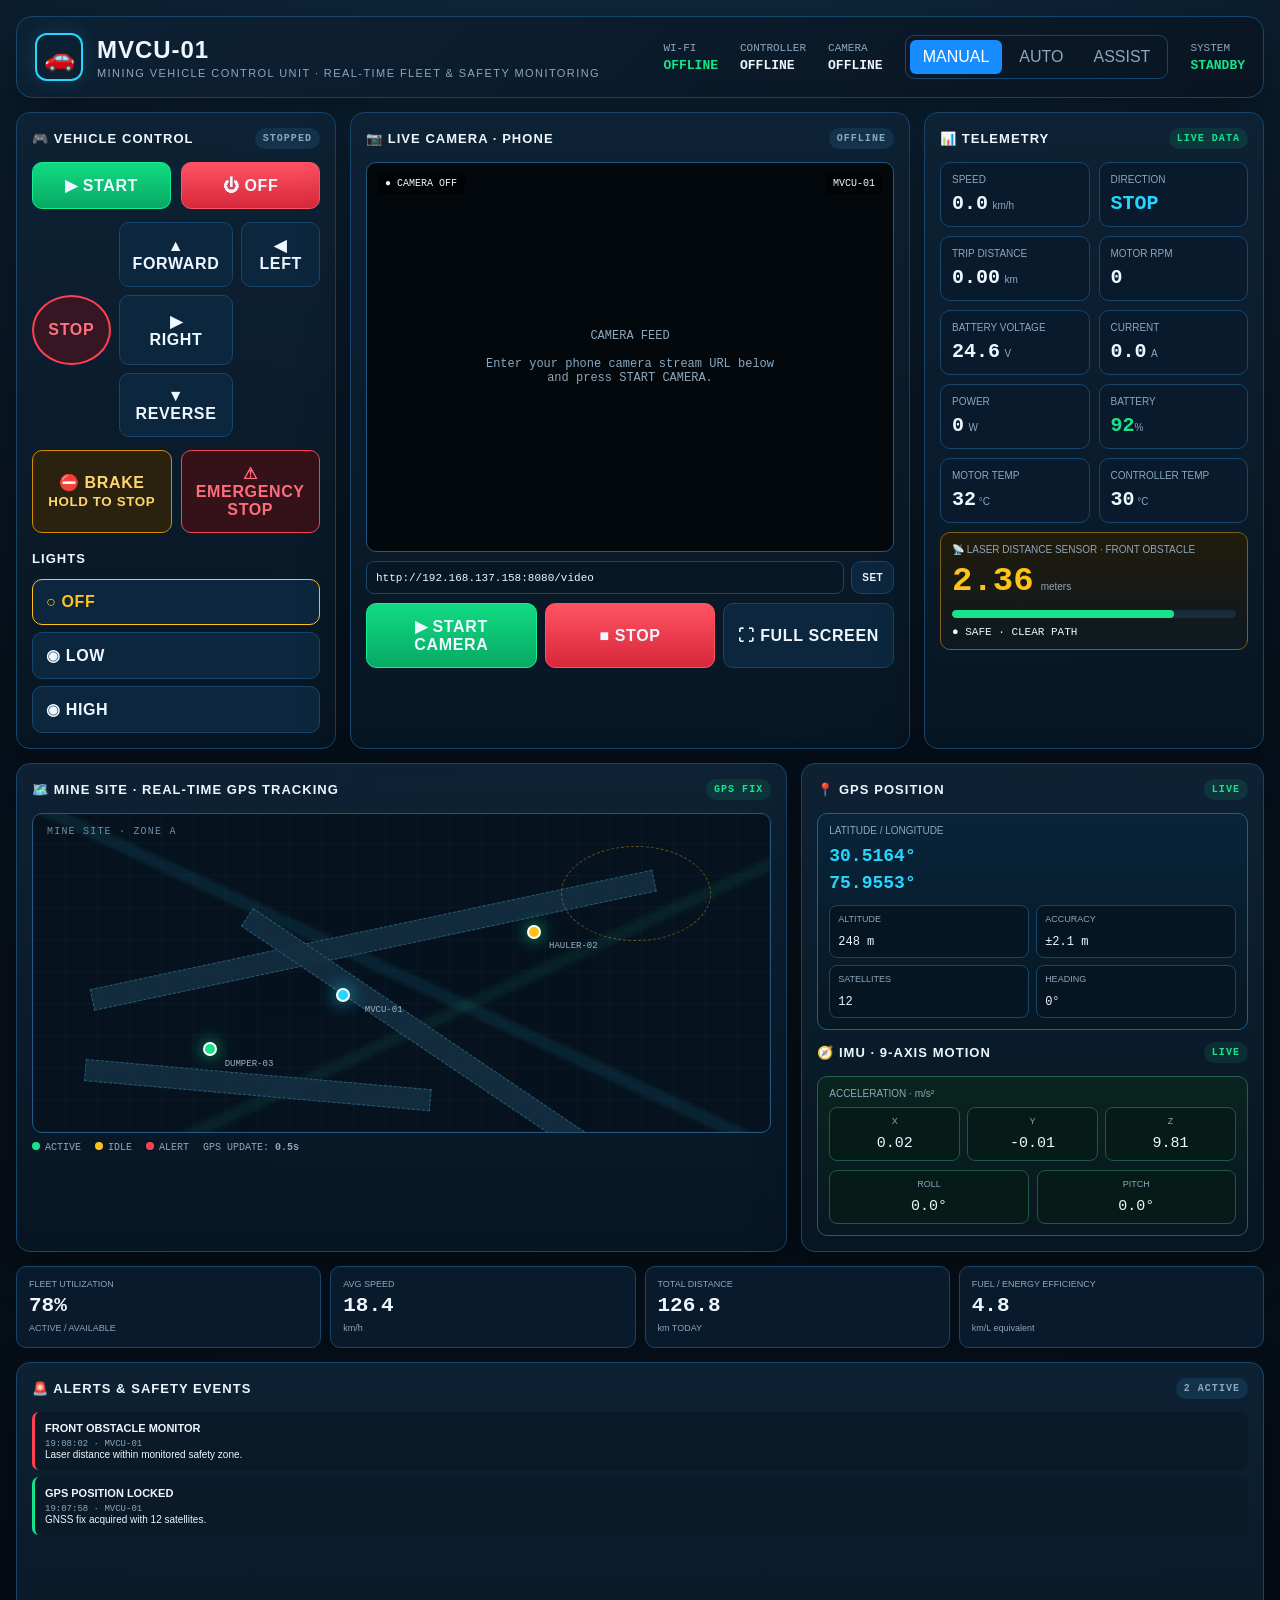
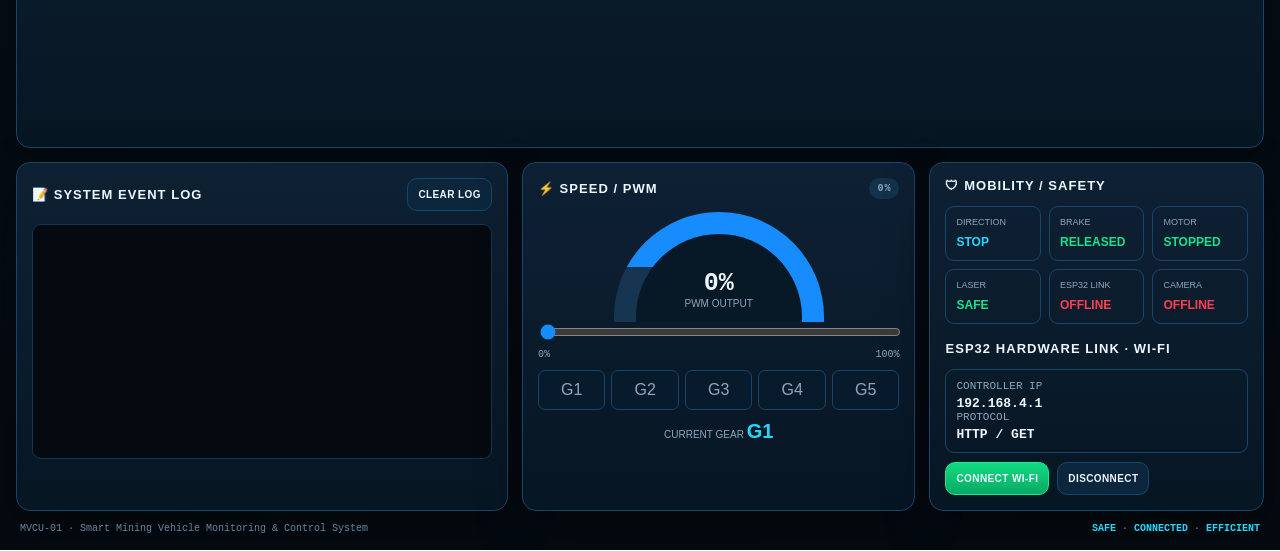
==== MVCU-01/frontend/index.html @ 65b57d0f "Update index.html" ====
<!DOCTYPE html>
<html lang="en">
<head>
<meta charset="UTF-8">
<meta name="viewport" content="width=device-width, initial-scale=1.0">
<title>MVCU-01 · Mining Vehicle Fleet & Safety Dashboard</title>
<link rel="stylesheet" href="styles/variables.css">
<link rel="stylesheet" href="styles/base.css">
<link rel="stylesheet" href="styles/controls.css">
<link rel="stylesheet" href="styles/camera.css">
<link rel="stylesheet" href="styles/telemetry.css">
<link rel="stylesheet" href="styles/lower.css">
<link rel="stylesheet" href="styles/mining.css">
<link rel="stylesheet" href="styles/responsive.css">
</head>
<body>
<div class="app">
<header class="header">
  <div class="brand"><div class="brandIcon">🚗</div><div><h1>MVCU-01</h1><div class="subtitle">MINING VEHICLE CONTROL UNIT · REAL-TIME FLEET & SAFETY MONITORING</div></div></div>
  <div class="headerStats">
    <div class="stat">WI-FI<b id="wifiStatus" class="online">OFFLINE</b></div>
    <div class="stat">CONTROLLER<b id="controllerStatus">OFFLINE</b></div>
    <div class="stat">CAMERA<b id="cameraStatus">OFFLINE</b></div>
    <div class="mode"><button class="active">MANUAL</button><button>AUTO</button><button>ASSIST</button></div>
    <div class="stat">SYSTEM<b id="systemStatus" class="online">STANDBY</b></div>
  </div>
</header>

<main class="layout">
  <section class="panel controls">
    <div class="panelTitle"><span>🎮 VEHICLE CONTROL</span><span class="badge" id="driveBadge">STOPPED</span></div>
    <div class="powerRow"><button class="btn start" id="btnStart">▶ START</button><button class="btn off" id="btnOff">⏻ OFF</button></div>
    <div class="pad">
      <button class="btn dir fwd" data-dir="forward">▲<br>FORWARD</button>
      <button class="btn dir" data-dir="left">◀<br>LEFT</button>
      <button class="btn stop" id="btnStop">STOP</button>
      <button class="btn dir" data-dir="right">▶<br>RIGHT</button>
      <button class="btn dir rev" data-dir="reverse">▼<br>REVERSE</button>
    </div>
    <div class="safetyRow"><button class="btn brake" id="btnBrake">⛔ BRAKE<br><small>HOLD TO STOP</small></button><button class="btn emergency" id="btnEmergency">⚠ EMERGENCY<br>STOP</button></div>
    <div class="panelTitle" style="margin-top:18px"><span>LIGHTS</span></div>
    <div class="headlights" id="headlights"><button class="btn active" data-head="off">○ OFF</button><button class="btn" data-head="low">◉ LOW</button><button class="btn" data-head="high">◉ HIGH</button></div>
  </section>

  <section class="panel camera">
    <div class="panelTitle"><span>📷 LIVE CAMERA · PHONE</span><span class="badge" id="cameraBadge">OFFLINE</span></div>
    <div class="cameraFrame" id="cameraFrame">
      <img id="cameraStream" alt="Phone camera live stream">
      <div class="placeholder" id="cameraPlaceholder">CAMERA FEED<br><br>Enter your phone camera stream URL below<br>and press START CAMERA.</div>
      <div class="cameraOverlay"><span class="rec" id="cameraRec">● CAMERA OFF</span><span class="rec">MVCU-01</span></div>
    </div>
<div class="cameraInput">
  <input
    id="cameraUrl"
    value="http://192.168.137.158:8080/video"
    placeholder="http://PHONE-IP:PORT/video"
  >
  <button class="btn small" id="btnSetCamera">SET</button>
</div>
    <div class="cameraControls"><button class="btn start" id="btnCameraStart">▶ START CAMERA</button><button class="btn off" id="btnCameraStop">■ STOP</button><button class="btn" id="btnFullscreen">⛶ FULL SCREEN</button></div>
  </section>

  <section class="panel telemetryPanel">
    <div class="panelTitle"><span>📊 TELEMETRY</span><span class="badge online">LIVE DATA</span></div>
    <div class="teleGrid">
      <div class="metric"><label>SPEED</label><strong id="speed">0.0</strong> <small>km/h</small></div>
      <div class="metric"><label>DIRECTION</label><strong id="direction" class="cyan">STOP</strong></div>
      <div class="metric"><label>TRIP DISTANCE</label><strong id="distance">0.00</strong> <small>km</small></div>
      <div class="metric"><label>MOTOR RPM</label><strong id="rpm">0</strong></div>
      <div class="metric"><label>BATTERY VOLTAGE</label><strong id="voltage">24.6</strong> <small>V</small></div>
      <div class="metric"><label>CURRENT</label><strong id="current">0.0</strong> <small>A</small></div>
      <div class="metric"><label>POWER</label><strong id="power">0</strong> <small>W</small></div>
      <div class="metric"><label>BATTERY</label><strong id="battery" class="green">92</strong><small>%</small></div>
      <div class="metric"><label>MOTOR TEMP</label><strong id="motorTemp">32</strong><small> °C</small></div>
      <div class="metric"><label>CONTROLLER TEMP</label><strong id="controllerTemp">30</strong><small> °C</small></div>
      <div class="metric laser"><label>📡 LASER DISTANCE SENSOR · FRONT OBSTACLE</label><div class="laserValue"><strong id="laserDistance">2.36</strong><small>meters</small></div><div class="bar"><i id="laserBar"></i></div><div class="safeStatus" id="laserStatus">● SAFE · CLEAR PATH</div></div>
    </div>
  </section>
</main>

<section class="mineGrid">
  <div class="panel mapPanel">
    <div class="panelTitle"><span>🗺️ MINE SITE · REAL-TIME GPS TRACKING</span><span class="badge online" id="gpsBadge">GPS FIX</span></div>
    <div class="mineMap" id="mineMap">
      <div class="road r1"></div><div class="road r2"></div><div class="road r3"></div><div class="zone"></div>
      <div class="vehicleDot selected" id="vehicleDot" style="left:42%;top:57%" title="MVCU-01"></div>
      <div class="vehicleDot" style="left:68%;top:37%;background:var(--yellow)" title="HAULER-02"></div>
      <div class="vehicleDot" style="left:24%;top:74%;background:var(--green)" title="DUMPER-03"></div>
      <div style="position:absolute;left:45%;top:60%;font:9px var(--mono);color:#9ab4c7">MVCU-01</div>
      <div style="position:absolute;left:70%;top:40%;font:9px var(--mono);color:#9ab4c7">HAULER-02</div>
      <div style="position:absolute;left:26%;top:77%;font:9px var(--mono);color:#9ab4c7">DUMPER-03</div>
    </div>
    <div class="mapLegend">
      <span><i class="legendDot"></i>ACTIVE</span>
      <span><i class="legendDot warn"></i>IDLE</span>
      <span><i class="legendDot alert"></i>ALERT</span>
      <span>GPS UPDATE: <b id="gpsUpdateAge">0.5s</b></span>
    </div>
  </div>

  <div class="panel">
    <div class="panelTitle"><span>📍 GPS POSITION</span><span class="badge online">LIVE</span></div>
    <div class="metric gpsCard">
      <label>LATITUDE / LONGITUDE</label>
      <div class="gpsCoords"><span id="gpsLat">30.5164</span>°<br><span id="gpsLon">75.9553</span>°</div>
      <div class="gpsMeta">
        <div><label>ALTITUDE</label><b id="gpsAlt">248 m</b></div>
        <div><label>ACCURACY</label><b id="gpsAccuracy">±2.1 m</b></div>
        <div><label>SATELLITES</label><b id="gpsSats">12</b></div>
        <div><label>HEADING</label><b id="gpsHeading">0°</b></div>
      </div>
    </div>

    <div class="panelTitle" style="margin-top:12px"><span>🧭 IMU · 9-AXIS MOTION</span><span class="badge online">LIVE</span></div>
    <div class="metric imuCard">
      <label>ACCELERATION · m/s²</label>
      <div class="imuAxes">
        <div class="axis"><label>X</label><b id="imuAx">0.02</b></div>
        <div class="axis"><label>Y</label><b id="imuAy">-0.01</b></div>
        <div class="axis"><label>Z</label><b id="imuAz">9.81</b></div>
      </div>
      <div class="attitude">
        <div class="axis"><label>ROLL</label><b id="imuRoll">0.0°</b></div>
        <div class="axis"><label>PITCH</label><b id="imuPitch">0.0°</b></div>
      </div>
    </div>
  </div>
</section>

<section class="kpiStrip">
  <div class="kpi"><label>FLEET UTILIZATION</label><strong id="fleetUtil">78%</strong><small>ACTIVE / AVAILABLE</small></div>
  <div class="kpi"><label>AVG SPEED</label><strong id="avgSpeed">18.4</strong><small>km/h</small></div>
  <div class="kpi"><label>TOTAL DISTANCE</label><strong id="fleetDistance">126.8</strong><small>km TODAY</small></div>
  <div class="kpi"><label>FUEL / ENERGY EFFICIENCY</label><strong id="efficiency">4.8</strong><small>km/L equivalent</small></div>
</section>

<section class="panel alertPanel" style="margin-top:14px">
  <div class="panelTitle"><span>🚨 ALERTS & SAFETY EVENTS</span><span class="badge" id="alertCount">2 ACTIVE</span></div>
  <div class="alertFeed" id="alertFeed">
    <div class="alertItem critical"><b>FRONT OBSTACLE MONITOR</b><span>19:08:02 · MVCU-01</span><br>Laser distance within monitored safety zone.</div>
    <div class="alertItem ok"><b>GPS POSITION LOCKED</b><span>19:07:58 · MVCU-01</span><br>GNSS fix acquired with 12 satellites.</div>
  </div>
</section>

<section class="bottom">
  <div class="panel">
    <div class="panelTitle"><span>📝 SYSTEM EVENT LOG</span><button class="btn small" id="clearLog">CLEAR LOG</button></div>
    <div class="log" id="log"></div>
  </div>

  <div class="panel">
    <div class="panelTitle"><span>⚡ SPEED / PWM</span><span class="badge" id="pwmBadge">0%</span></div>
    <div class="gaugeBox"><div class="gauge"><div class="gaugeText"><span id="gaugeValue">0%</span><small>PWM OUTPUT</small></div></div></div>
    <input class="slider" id="pwmSlider" type="range" min="0" max="100" value="0">
    <div style="display:flex;justify-content:space-between;color:var(--muted);font:10px var(--mono);margin-top:5px"><span>0%</span><span>100%</span></div>
    <div class="gear"><button data-gear="1">G1</button><button data-gear="2">G2</button><button data-gear="3">G3</button><button data-gear="4">G4</button><button data-gear="5">G5</button></div>
    <div style="text-align:center;margin-top:10px;color:var(--muted);font-size:10px">CURRENT GEAR <strong id="currentGear" class="cyan" style="font-size:20px">G1</strong></div>
  </div>

  <div class="panel mobility">
    <div class="panelTitle"><span>🛡 MOBILITY / SAFETY</span></div>
    <div class="statusList">
      <div class="statusCell"><label>DIRECTION</label><b id="mobDirection" class="cyan">STOP</b></div>
      <div class="statusCell"><label>BRAKE</label><b id="mobBrake" class="green">RELEASED</b></div>
      <div class="statusCell"><label>MOTOR</label><b id="mobMotor" class="green">STOPPED</b></div>
      <div class="statusCell"><label>LASER</label><b id="mobLaser" class="green">SAFE</b></div>
      <div class="statusCell"><label>ESP32 LINK</label><b id="mobLink" class="red">OFFLINE</b></div>
      <div class="statusCell"><label>CAMERA</label><b id="mobCamera" class="red">OFFLINE</b></div>
    </div>
    <div class="panelTitle" style="margin-top:17px"><span>ESP32 HARDWARE LINK · WI-FI</span></div>
    <div class="stat" style="padding:10px;border:1px solid var(--line);border-radius:9px">CONTROLLER IP<b>192.168.4.1</b>PROTOCOL<b>HTTP / GET</b></div>
    <div style="display:flex;gap:8px;margin-top:9px"><button class="btn start small" id="btnConnect">CONNECT WI-FI</button><button class="btn small" id="btnDisconnect">DISCONNECT</button></div>
  </div>
</section>

<div class="footer"><span>MVCU-01 · Smart Mining Vehicle Monitoring & Control System</span><span><b>SAFE</b> · <b>CONNECTED</b> · <b>EFFICIENT</b></span></div>
</div>

<script type="module" src="scripts/app.js"></script>
</body>
</html>
---- MVCU-01/frontend/styles/variables.css ----
:root{
  --bg:#07111c; --panel:#0b1a2a; --panel2:#0e2235; --line:#17466d;
  --blue:#168cff; --cyan:#25d7ff; --green:#16e38a; --yellow:#ffc21a;
  --red:#ff3f52; --orange:#ff9f1c; --text:#eef7ff; --muted:#8da7bd;
  --shadow:0 18px 45px rgba(0,0,0,.35); --radius:14px;
  --font:Inter,Segoe UI,Arial,sans-serif; --mono:Consolas,ui-monospace,monospace;
}
---- MVCU-01/frontend/styles/base.css ----
*{box-sizing:border-box}
body{margin:0;background:radial-gradient(circle at 50% -20%,#12314b 0,#07111c 48%,#040a10 100%);color:var(--text);font-family:var(--font);min-height:100vh;padding:16px}
button,input{font:inherit}.app{max-width:1500px;margin:auto}
.header{display:flex;align-items:center;justify-content:space-between;gap:20px;padding:16px 18px;background:linear-gradient(135deg,#0d2134,#091522);border:1px solid var(--line);border-radius:16px;box-shadow:var(--shadow);margin-bottom:14px}
.brand{display:flex;align-items:center;gap:14px}.brandIcon{width:48px;height:48px;border:2px solid var(--cyan);border-radius:12px;display:grid;place-items:center;font-size:25px;box-shadow:0 0 20px rgba(37,215,255,.15)}
h1{font-size:24px;margin:0;letter-spacing:.04em}.subtitle{font-size:11px;color:var(--muted);letter-spacing:.13em;margin-top:3px}
.headerStats{display:flex;align-items:center;gap:22px;flex-wrap:wrap;justify-content:flex-end}.stat{font-family:var(--mono);font-size:11px;color:var(--muted)}.stat b{display:block;color:var(--text);font-size:13px;margin-top:4px}.online{color:var(--green)!important}.mode{display:flex;gap:4px;border:1px solid var(--line);padding:4px;border-radius:9px}.mode button{border:0;background:transparent;color:var(--muted);padding:8px 13px;border-radius:6px;cursor:pointer}.mode button.active{background:var(--blue);color:white}
.layout{display:grid;grid-template-columns:320px minmax(420px,1fr) 340px;gap:14px}.bottom{display:grid;grid-template-columns:1.25fr 1fr .85fr;gap:14px;margin-top:14px}
.panel{background:linear-gradient(180deg,rgba(14,34,53,.97),rgba(7,22,35,.97));border:1px solid var(--line);border-radius:var(--radius);padding:15px;box-shadow:var(--shadow)}
.panelTitle{display:flex;justify-content:space-between;align-items:center;font-size:13px;letter-spacing:.08em;margin-bottom:13px}.panelTitle span:first-child{font-weight:700}.badge{font:700 10px var(--mono);padding:5px 8px;border-radius:999px;background:#12334b;color:var(--muted)}.badge.online{background:rgba(22,227,138,.1);color:var(--green)!important}
---- MVCU-01/frontend/styles/controls.css ----
/* controls */
.powerRow{display:grid;grid-template-columns:1fr 1fr;gap:10px}.btn{border:1px solid var(--line);background:#0c263d;color:var(--text);border-radius:10px;padding:13px;cursor:pointer;font-weight:700;letter-spacing:.04em;transition:.15s}.btn:hover{transform:translateY(-1px);filter:brightness(1.15)}.btn.start{background:linear-gradient(180deg,#11db82,#08a963);border-color:#15ed92}.btn.off{background:linear-gradient(180deg,#ff5362,#d8273c);border-color:#ff5362}.btn.brake{border-color:#d58c00;color:#ffd56c;background:#2a220f}.btn.emergency{background:#35121a;border-color:#ff3f52;color:#ff6d7b}
.pad{display:grid;grid-template-columns:1fr 1fr 1fr;gap:8px;margin:13px 0}.dir{min-height:62px}.dir.fwd{grid-column:2}.dir.rev{grid-column:2}.stop{border-radius:50%;height:70px;align-self:center;background:#351622;border:2px solid var(--red);color:#ff7180}.safetyRow{display:grid;grid-template-columns:1fr 1fr;gap:9px}.small{font-size:10px;padding:10px}
---- MVCU-01/frontend/styles/camera.css ----
/* camera */
.camera{padding-bottom:12px}.cameraFrame{height:390px;background:#03080d;border:1px solid #24577f;border-radius:10px;overflow:hidden;position:relative;display:grid;place-items:center}.cameraFrame img{width:100%;height:100%;object-fit:cover;display:none}.placeholder{text-align:center;color:var(--muted);font-family:var(--mono);font-size:12px}.cameraOverlay{position:absolute;left:10px;top:10px;right:10px;display:flex;justify-content:space-between;pointer-events:none}.rec{background:rgba(0,0,0,.65);padding:5px 8px;border-radius:6px;font:10px var(--mono)}.cameraControls{display:grid;grid-template-columns:1fr 1fr 1fr;gap:8px;margin-top:9px}.cameraInput{display:flex;gap:7px;margin-top:9px}.cameraInput input{min-width:0;flex:1;background:#071725;border:1px solid var(--line);border-radius:8px;color:var(--text);padding:9px;font:11px var(--mono)}
---- MVCU-01/frontend/styles/telemetry.css ----
/* telemetry */
.teleGrid{display:grid;grid-template-columns:1fr 1fr;gap:9px}.metric{border:1px solid #17476d;border-radius:10px;padding:11px;background:#081a2b}.metric label{display:block;color:var(--muted);font-size:10px;margin-bottom:7px}.metric strong{font:700 20px var(--mono)}.metric small{color:var(--muted);font-size:10px}.green{color:var(--green)}.yellow{color:var(--yellow)}.red{color:var(--red)}.cyan{color:var(--cyan)}
.laser{grid-column:1/-1;border-color:#805f18;background:linear-gradient(180deg,#211b0b,#0d1921)}.laserValue{display:flex;align-items:baseline;gap:7px}.laserValue strong{font-size:34px;color:var(--yellow)}.bar{height:8px;background:#162d3e;border-radius:10px;overflow:hidden;margin-top:10px}.bar i{display:block;height:100%;width:78%;background:var(--green);border-radius:10px;transition:.3s}.safeStatus{margin-top:8px;font:11px var(--mono)}
---- MVCU-01/frontend/styles/lower.css ----
/* lower */
.log{height:235px;overflow:auto;background:#040a10;border:1px solid #123650;border-radius:9px;padding:10px;font:11px/1.7 var(--mono)}.logLine{white-space:pre-wrap}.time{color:#66849b}.logOk{color:var(--green)}.logCmd{color:var(--cyan)}.logWarn{color:var(--yellow)}.logErr{color:var(--red)}
.gaugeBox{display:grid;place-items:center}.gauge{width:210px;height:110px;border-radius:210px 210px 0 0;background:conic-gradient(from 270deg,var(--blue) 0 65%,#163550 65% 100%);position:relative;overflow:hidden}.gauge:after{content:"";position:absolute;inset:22px 22px 0;border-radius:190px 190px 0 0;background:#071827}.gaugeText{position:absolute;z-index:2;bottom:13px;text-align:center;width:100%;font:700 25px var(--mono)}.gaugeText small{display:block;font:10px var(--font);color:var(--muted)}
.slider{width:100%;accent-color:var(--blue)}.gear{display:grid;grid-template-columns:repeat(5,1fr);gap:6px;margin-top:10px}.gear button{padding:10px 5px;border:1px solid var(--line);background:#081b2d;color:var(--muted);border-radius:7px;cursor:pointer}.gear button.active{background:var(--blue);color:white}.headlights{display:grid;gap:7px}.headlights button{text-align:left}.headlights button.active{border-color:var(--yellow);color:var(--yellow)}
.statusList{display:grid;grid-template-columns:repeat(3,1fr);gap:8px}.statusCell{border:1px solid var(--line);padding:10px;border-radius:9px}.statusCell label{display:block;color:var(--muted);font-size:9px;margin-bottom:5px}.statusCell b{font-size:12px}
.footer{display:flex;justify-content:space-between;color:#65869f;font:10px var(--mono);padding:12px 4px 0}.footer b{color:var(--cyan)}
---- MVCU-01/frontend/styles/mining.css ----
/* ===== Mining telemetry upgrades ===== */
.mineGrid{display:grid;grid-template-columns:1.25fr .75fr;gap:14px;margin-top:14px}
.mapPanel{min-height:390px}
.mineMap{height:320px;position:relative;overflow:hidden;border:1px solid #24577f;border-radius:10px;
  background:
    linear-gradient(25deg,transparent 0 48%,rgba(37,215,255,.09) 49% 50%,transparent 51%),
    linear-gradient(155deg,transparent 0 58%,rgba(22,227,138,.07) 59% 60%,transparent 61%),
    repeating-linear-gradient(0deg,rgba(255,255,255,.025) 0 1px,transparent 1px 32px),
    repeating-linear-gradient(90deg,rgba(255,255,255,.025) 0 1px,transparent 1px 32px),
    #06131f}
.mineMap:before{content:"MINE SITE · ZONE A";position:absolute;left:14px;top:12px;color:#6d8fa8;font:10px var(--mono);letter-spacing:.12em}
.road{position:absolute;height:22px;background:#142f42;border:1px dashed #2c617d;transform-origin:left center;opacity:.9}
.road.r1{width:78%;left:8%;top:55%;transform:rotate(-12deg)}
.road.r2{width:55%;left:29%;top:29%;transform:rotate(34deg)}
.road.r3{width:47%;left:7%;top:77%;transform:rotate(5deg)}
.zone{position:absolute;border:1px dashed rgba(255,194,26,.35);border-radius:50%;width:150px;height:95px;right:8%;top:10%}
.vehicleDot{position:absolute;width:14px;height:14px;border-radius:50%;background:var(--green);border:2px solid white;box-shadow:0 0 16px rgba(22,227,138,.8);transform:translate(-50%,-50%);transition:.7s;z-index:3}
.vehicleDot.selected{background:var(--cyan);box-shadow:0 0 18px rgba(37,215,255,.9)}
.mapLegend{display:flex;gap:14px;flex-wrap:wrap;margin-top:9px;color:var(--muted);font:10px var(--mono)}
.legendDot{display:inline-block;width:8px;height:8px;border-radius:50%;margin-right:5px;background:var(--green)}
.legendDot.warn{background:var(--yellow)}.legendDot.alert{background:var(--red)}
.gpsCard{border-color:#1c6388;background:linear-gradient(180deg,#08243a,#071722)}
.gpsCoords{font:700 18px var(--mono);color:var(--cyan);line-height:1.5}
.gpsMeta{display:grid;grid-template-columns:1fr 1fr;gap:7px;margin-top:8px}
.gpsMeta div{border:1px solid #16476a;border-radius:8px;padding:8px;background:#061522}
.gpsMeta label{display:block;color:var(--muted);font-size:9px}.gpsMeta b{font:12px var(--mono)}
.imuCard{border-color:#275f50;background:linear-gradient(180deg,#09241e,#071722)}
.imuAxes{display:grid;grid-template-columns:repeat(3,1fr);gap:7px;margin-top:8px}
.axis{padding:8px;border:1px solid #205846;border-radius:8px;background:#061a17;text-align:center}
.axis label{display:block;color:var(--muted);font-size:9px}.axis b{font:15px var(--mono)}
.attitude{display:grid;grid-template-columns:1fr 1fr;gap:8px;margin-top:9px}
.alertPanel{max-height:390px}
.alertFeed{height:320px;overflow:auto}
.alertItem{padding:10px;border-left:3px solid var(--yellow);background:#0a1a28;border-radius:7px;margin-bottom:7px;font-size:10px}
.alertItem.critical{border-left-color:var(--red)}.alertItem.ok{border-left-color:var(--green)}
.alertItem b{display:block;font-size:11px;margin-bottom:3px}.alertItem span{color:var(--muted);font:9px var(--mono)}
.kpiStrip{display:grid;grid-template-columns:repeat(4,1fr);gap:9px;margin-top:14px}
.kpi{padding:12px;border:1px solid var(--line);border-radius:10px;background:#081a2b}
.kpi label{display:block;color:var(--muted);font-size:9px}.kpi strong{display:block;font:700 21px var(--mono);margin-top:5px}.kpi small{color:var(--muted);font-size:9px}
---- MVCU-01/frontend/styles/responsive.css ----
@media(max-width:1100px){.layout{grid-template-columns:280px 1fr}.layout>.telemetryPanel{grid-column:1/-1}.bottom{grid-template-columns:1fr 1fr}.bottom>.mobility{grid-column:1/-1}}
@media(max-width:760px){body{padding:8px}.header{align-items:flex-start;flex-direction:column}.headerStats{justify-content:flex-start}.layout,.bottom{grid-template-columns:1fr}.cameraFrame{height:270px}.statusList{grid-template-columns:1fr 1fr}.layout>.telemetryPanel{grid-column:auto}}
@media(max-width:1100px){.mineGrid{grid-template-columns:1fr}.kpiStrip{grid-template-columns:1fr 1fr}}
@media(max-width:760px){.kpiStrip{grid-template-columns:1fr 1fr}.mineMap{height:270px}}
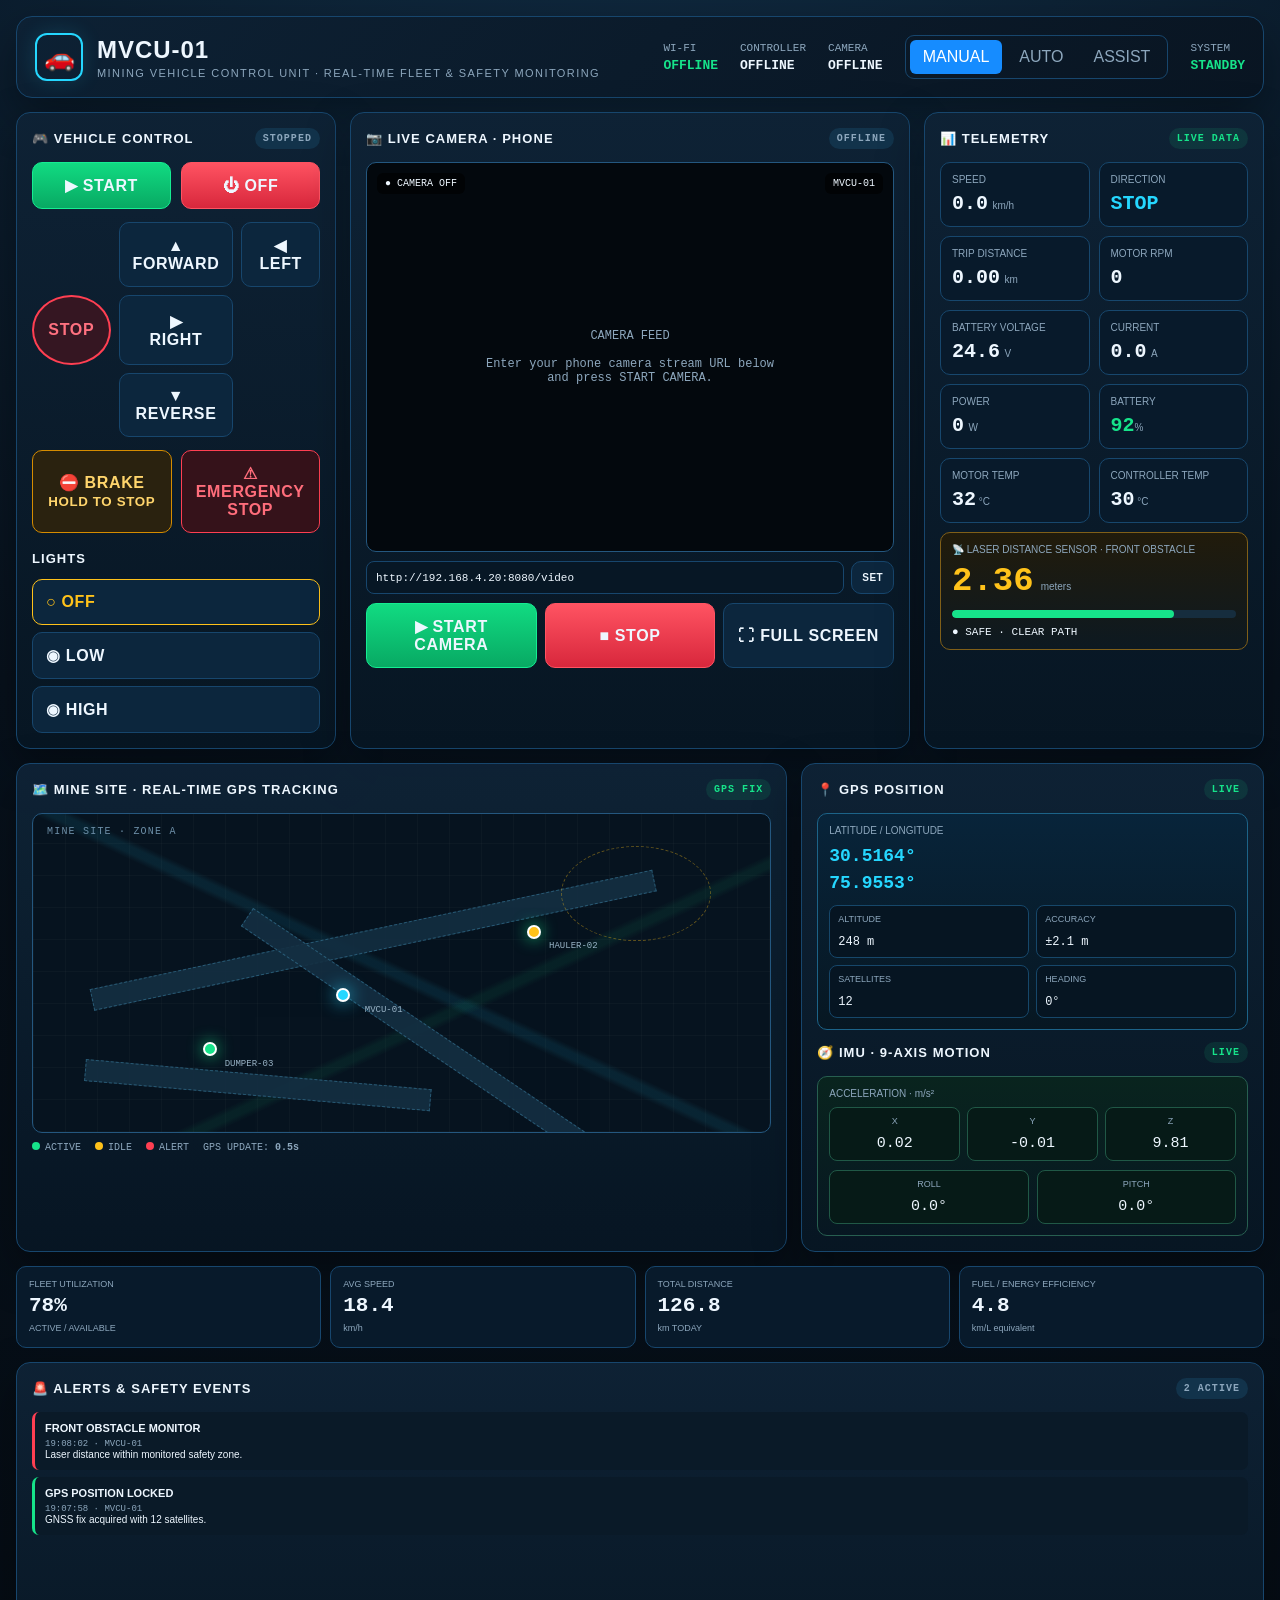
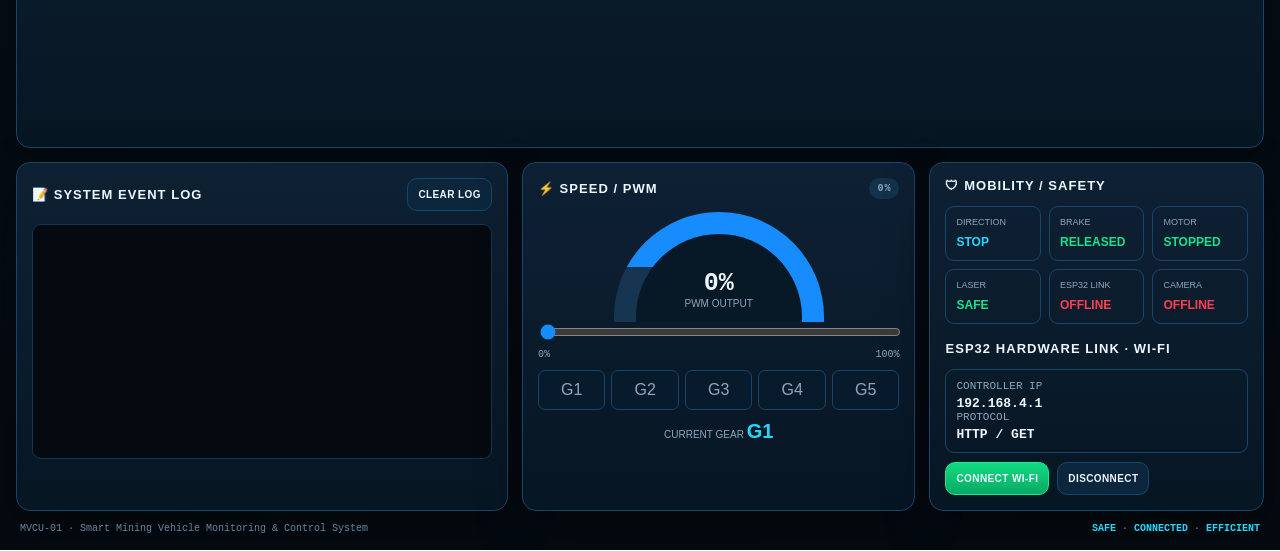
==== commit 0c7347c2: "Update index.html" ====
--- a/MVCU-01/frontend/index.html
+++ b/MVCU-01/frontend/index.html
@@ -21,7 +21,11 @@
     <div class="stat">WI-FI<b id="wifiStatus" class="online">OFFLINE</b></div>
     <div class="stat">CONTROLLER<b id="controllerStatus">OFFLINE</b></div>
     <div class="stat">CAMERA<b id="cameraStatus">OFFLINE</b></div>
-    <div class="mode"><button class="active">MANUAL</button><button>AUTO</button><button>ASSIST</button></div>
+   <div class="mode" id="driveMode">
+  <button class="active" data-mode="MANUAL">MANUAL</button>
+  <button data-mode="AUTO">AUTO</button>
+  <button data-mode="ASSIST">ASSIST</button>
+</div>
     <div class="stat">SYSTEM<b id="systemStatus" class="online">STANDBY</b></div>
   </div>
 </header>
@@ -49,14 +53,7 @@
       <div class="placeholder" id="cameraPlaceholder">CAMERA FEED<br><br>Enter your phone camera stream URL below<br>and press START CAMERA.</div>
       <div class="cameraOverlay"><span class="rec" id="cameraRec">● CAMERA OFF</span><span class="rec">MVCU-01</span></div>
     </div>
-<div class="cameraInput">
-  <input
-    id="cameraUrl"
-    value="http://192.168.137.158:8080/video"
-    placeholder="http://PHONE-IP:PORT/video"
-  >
-  <button class="btn small" id="btnSetCamera">SET</button>
-</div>
+    <div class="cameraInput"><input id="cameraUrl" value="http://192.168.4.20:8080/video" placeholder="http://PHONE-IP:PORT/video"><button class="btn small" id="btnSetCamera">SET</button></div>
     <div class="cameraControls"><button class="btn start" id="btnCameraStart">▶ START CAMERA</button><button class="btn off" id="btnCameraStop">■ STOP</button><button class="btn" id="btnFullscreen">⛶ FULL SCREEN</button></div>
   </section>
 
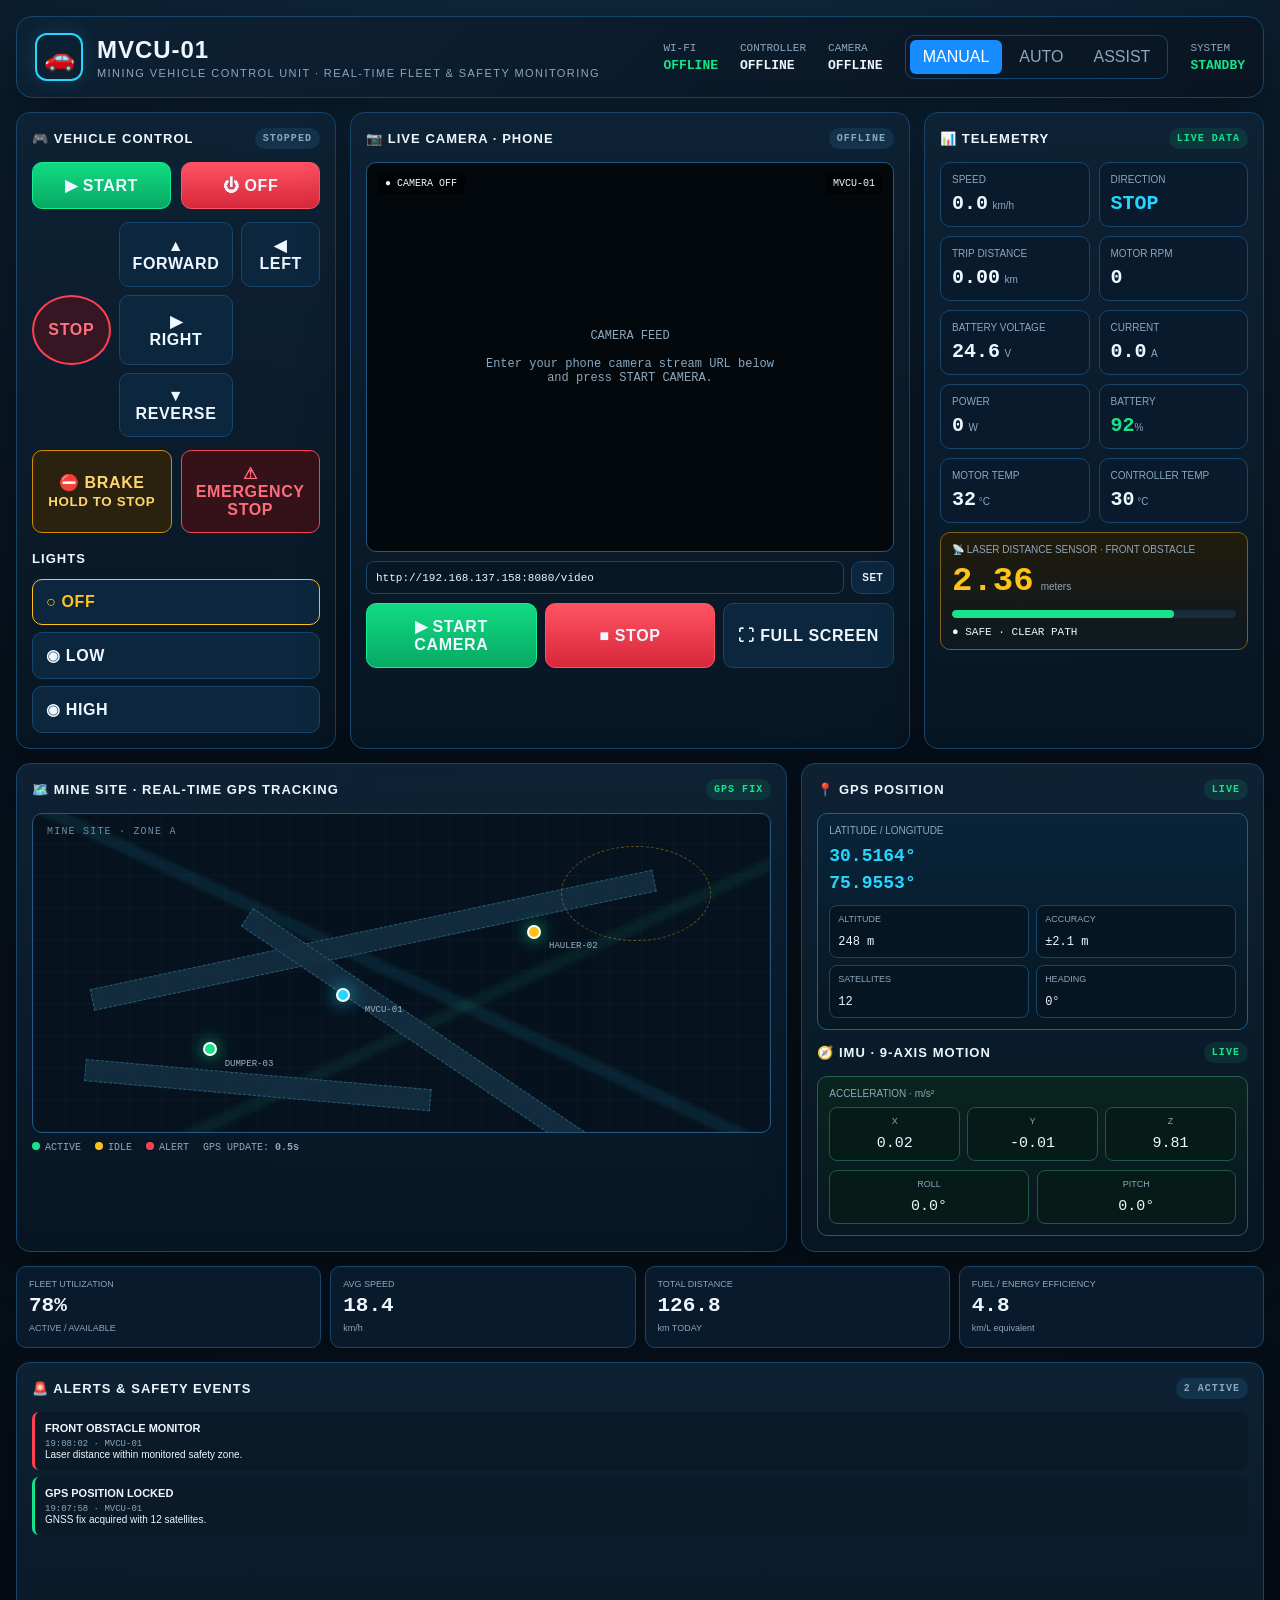
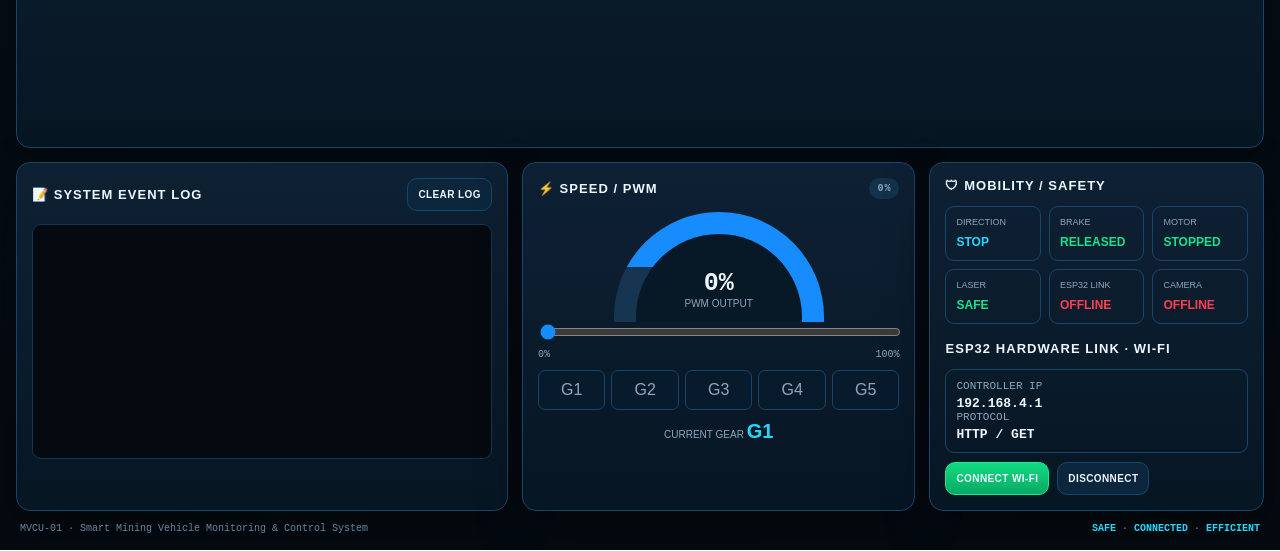
==== commit 54e71bfb: "Change camera URL in index.html Updated camera URL in the HTML file." ====
--- a/MVCU-01/frontend/index.html
+++ b/MVCU-01/frontend/index.html
@@ -21,7 +21,7 @@
     <div class="stat">WI-FI<b id="wifiStatus" class="online">OFFLINE</b></div>
     <div class="stat">CONTROLLER<b id="controllerStatus">OFFLINE</b></div>
     <div class="stat">CAMERA<b id="cameraStatus">OFFLINE</b></div>
-   <div class="mode" id="driveMode">
+    <div class="mode" id="driveMode">
   <button class="active" data-mode="MANUAL">MANUAL</button>
   <button data-mode="AUTO">AUTO</button>
   <button data-mode="ASSIST">ASSIST</button>
@@ -53,7 +53,14 @@
       <div class="placeholder" id="cameraPlaceholder">CAMERA FEED<br><br>Enter your phone camera stream URL below<br>and press START CAMERA.</div>
       <div class="cameraOverlay"><span class="rec" id="cameraRec">● CAMERA OFF</span><span class="rec">MVCU-01</span></div>
     </div>
-    <div class="cameraInput"><input id="cameraUrl" value="http://192.168.4.20:8080/video" placeholder="http://PHONE-IP:PORT/video"><button class="btn small" id="btnSetCamera">SET</button></div>
+    <div class="cameraInput">
+  <input
+    id="cameraUrl"
+    value="http://192.168.137.158:8080/video"
+    placeholder="http://PHONE-IP:PORT/video"
+  >
+  <button class="btn small" id="btnSetCamera">SET</button>
+</div>
     <div class="cameraControls"><button class="btn start" id="btnCameraStart">▶ START CAMERA</button><button class="btn off" id="btnCameraStop">■ STOP</button><button class="btn" id="btnFullscreen">⛶ FULL SCREEN</button></div>
   </section>
 
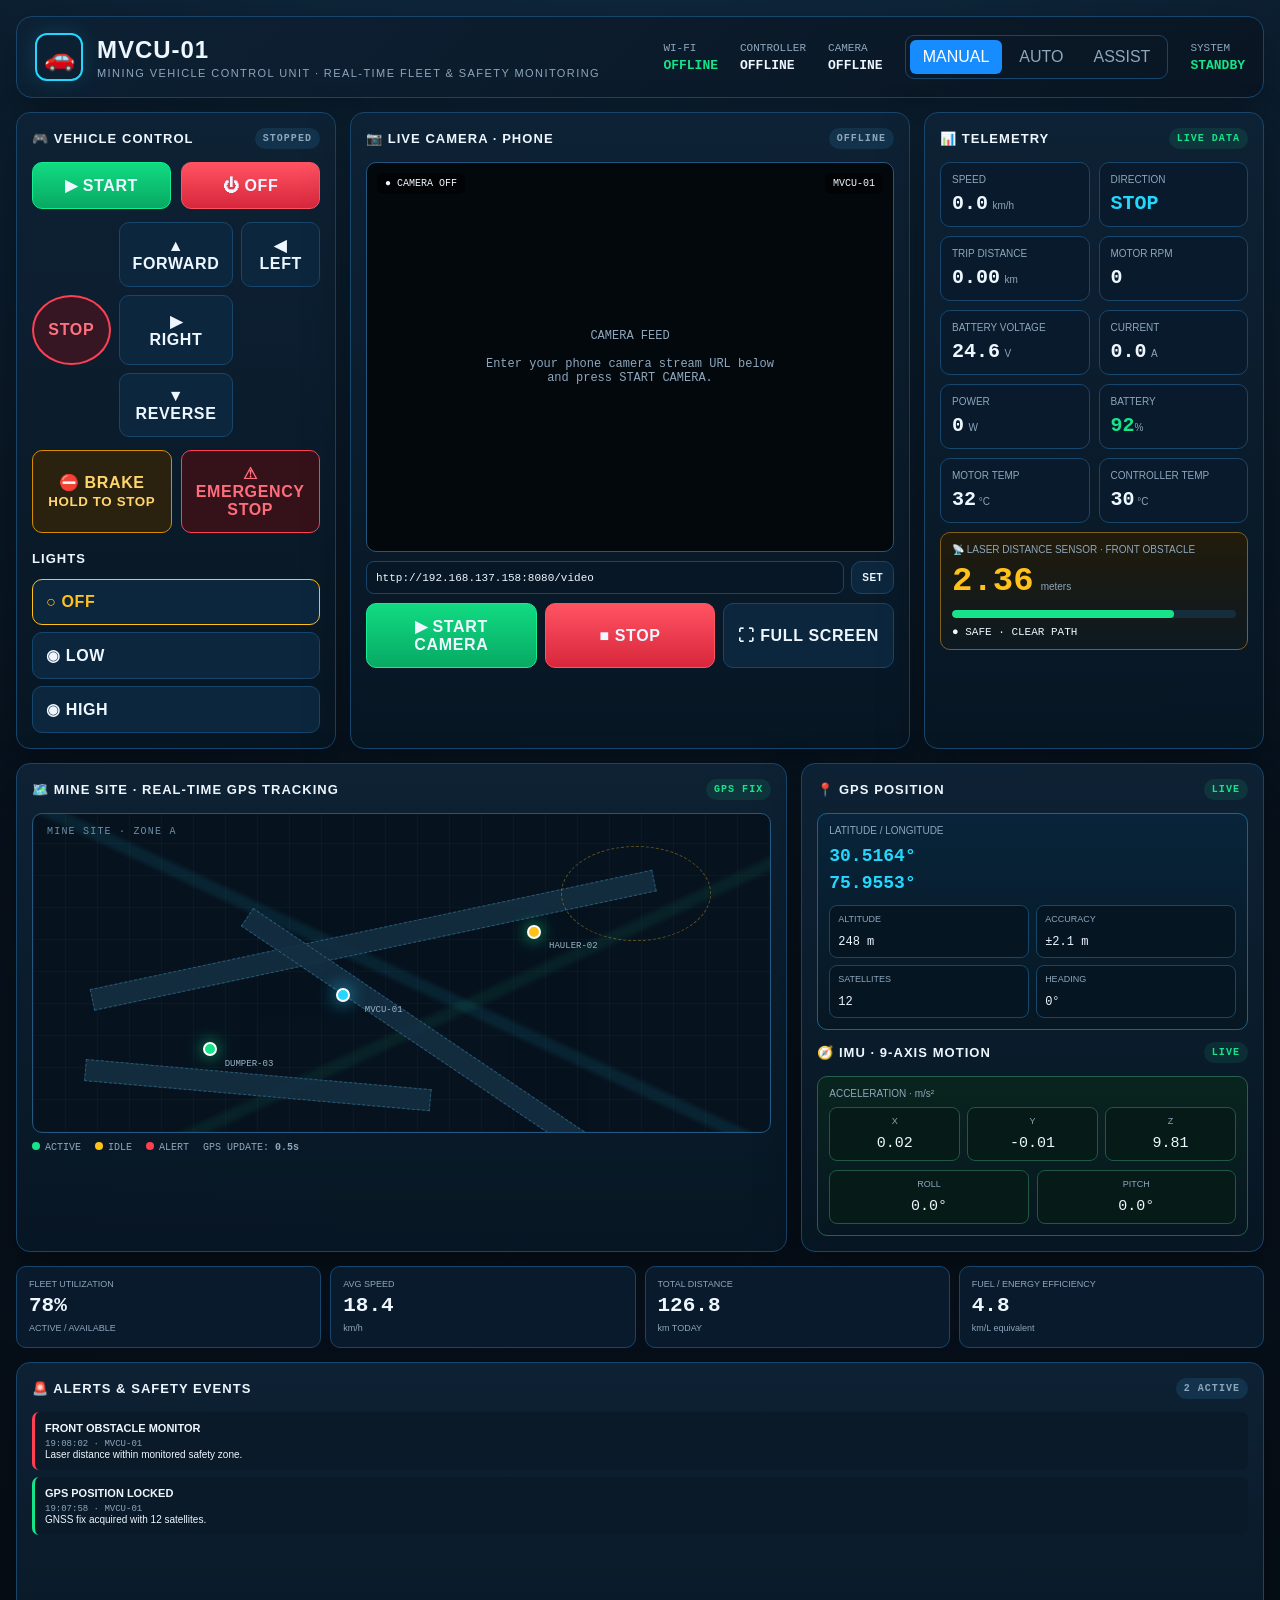
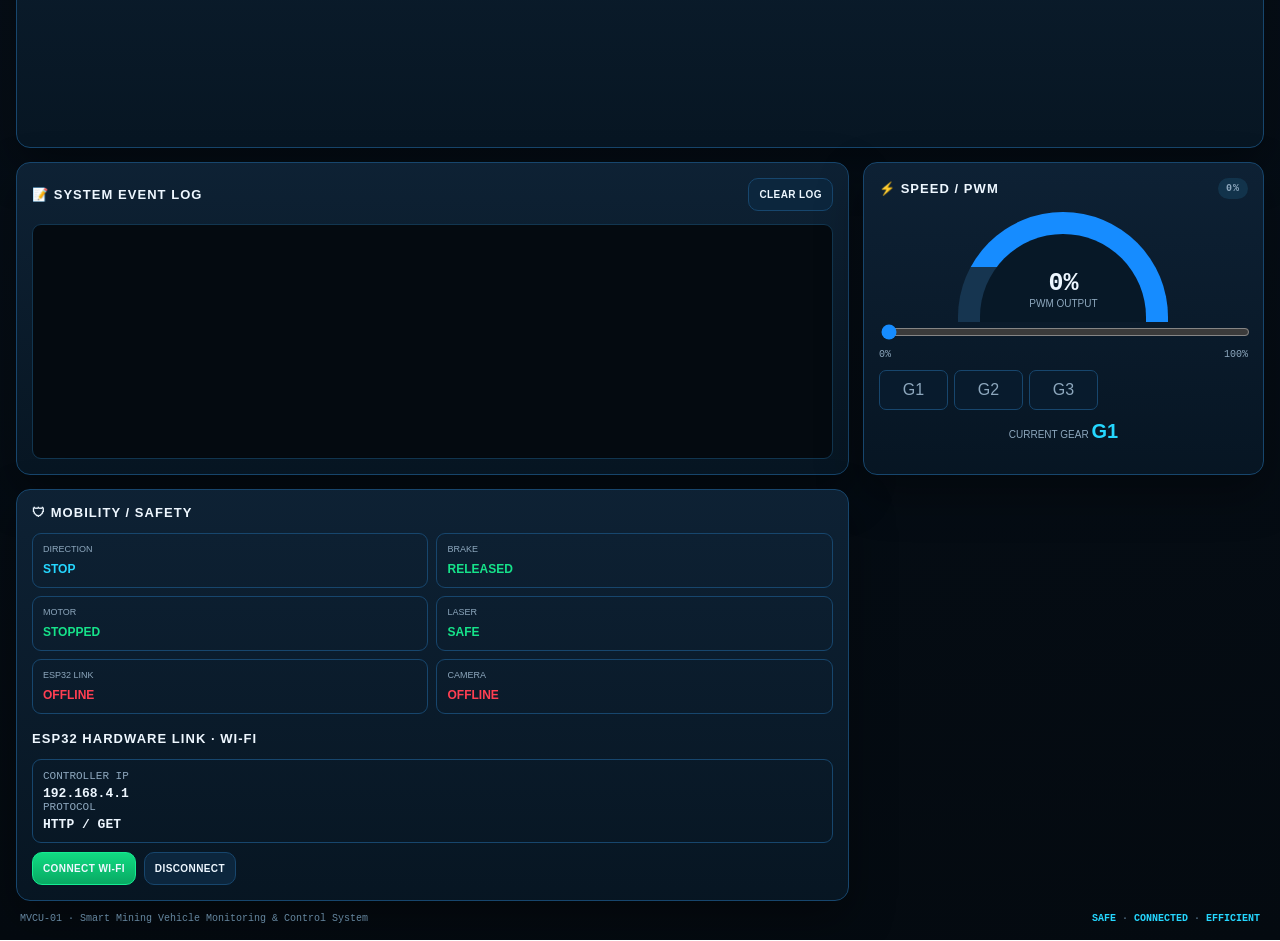
==== commit 99b2fe1a: "Update index.html" ====
--- a/MVCU-01/frontend/index.html
+++ b/MVCU-01/frontend/index.html
@@ -157,7 +157,7 @@
     <div class="gaugeBox"><div class="gauge"><div class="gaugeText"><span id="gaugeValue">0%</span><small>PWM OUTPUT</small></div></div></div>
     <input class="slider" id="pwmSlider" type="range" min="0" max="100" value="0">
     <div style="display:flex;justify-content:space-between;color:var(--muted);font:10px var(--mono);margin-top:5px"><span>0%</span><span>100%</span></div>
-    <div class="gear"><button data-gear="1">G1</button><button data-gear="2">G2</button><button data-gear="3">G3</button><button data-gear="4">G4</button><button data-gear="5">G5</button></div>
+   <div class="gear"><button data-gear="1">G1</button><button data-gear="2">G2</button><button data-gear="3">G3</button></div>
     <div style="text-align:center;margin-top:10px;color:var(--muted);font-size:10px">CURRENT GEAR <strong id="currentGear" class="cyan" style="font-size:20px">G1</strong></div>
   </div>
 
--- a/MVCU-01/frontend/styles/lower.css
+++ b/MVCU-01/frontend/styles/lower.css
@@ -1,6 +1,255 @@
-/* lower */
-.log{height:235px;overflow:auto;background:#040a10;border:1px solid #123650;border-radius:9px;padding:10px;font:11px/1.7 var(--mono)}.logLine{white-space:pre-wrap}.time{color:#66849b}.logOk{color:var(--green)}.logCmd{color:var(--cyan)}.logWarn{color:var(--yellow)}.logErr{color:var(--red)}
-.gaugeBox{display:grid;place-items:center}.gauge{width:210px;height:110px;border-radius:210px 210px 0 0;background:conic-gradient(from 270deg,var(--blue) 0 65%,#163550 65% 100%);position:relative;overflow:hidden}.gauge:after{content:"";position:absolute;inset:22px 22px 0;border-radius:190px 190px 0 0;background:#071827}.gaugeText{position:absolute;z-index:2;bottom:13px;text-align:center;width:100%;font:700 25px var(--mono)}.gaugeText small{display:block;font:10px var(--font);color:var(--muted)}
-.slider{width:100%;accent-color:var(--blue)}.gear{display:grid;grid-template-columns:repeat(5,1fr);gap:6px;margin-top:10px}.gear button{padding:10px 5px;border:1px solid var(--line);background:#081b2d;color:var(--muted);border-radius:7px;cursor:pointer}.gear button.active{background:var(--blue);color:white}.headlights{display:grid;gap:7px}.headlights button{text-align:left}.headlights button.active{border-color:var(--yellow);color:var(--yellow)}
-.statusList{display:grid;grid-template-columns:repeat(3,1fr);gap:8px}.statusCell{border:1px solid var(--line);padding:10px;border-radius:9px}.statusCell label{display:block;color:var(--muted);font-size:9px;margin-bottom:5px}.statusCell b{font-size:12px}
-.footer{display:flex;justify-content:space-between;color:#65869f;font:10px var(--mono);padding:12px 4px 0}.footer b{color:var(--cyan)}
+/* =========================
+   LOWER SECTION ALIGNMENT
+   ========================= */
+
+.bottom {
+  display: grid;
+  grid-template-columns: minmax(0, 1.35fr) minmax(320px, 0.65fr);
+  gap: 14px;
+  align-items: stretch;
+}
+
+
+/* =========================
+   SYSTEM EVENT LOG
+   ========================= */
+
+.bottom > .panel:first-child {
+  min-width: 0;
+}
+
+.log {
+  height: 235px;
+  overflow: auto;
+  background: #040a10;
+  border: 1px solid #123650;
+  border-radius: 9px;
+  padding: 10px;
+  font: 11px/1.7 var(--mono);
+}
+
+.logLine {
+  white-space: pre-wrap;
+}
+
+.time {
+  color: #66849b;
+}
+
+.logOk {
+  color: var(--green);
+}
+
+.logCmd {
+  color: var(--cyan);
+}
+
+.logWarn {
+  color: var(--yellow);
+}
+
+.logErr {
+  color: var(--red);
+}
+
+
+/* =========================
+   SPEED / PWM PANEL
+   ========================= */
+
+.gaugeBox {
+  display: grid;
+  place-items: center;
+}
+
+.gauge {
+  width: 210px;
+  height: 110px;
+  border-radius: 210px 210px 0 0;
+  background:
+    conic-gradient(
+      from 270deg,
+      var(--blue) 0 65%,
+      #163550 65% 100%
+    );
+  position: relative;
+  overflow: hidden;
+}
+
+.gauge:after {
+  content: "";
+  position: absolute;
+  inset: 22px 22px 0;
+  border-radius: 190px 190px 0 0;
+  background: #071827;
+}
+
+.gaugeText {
+  position: absolute;
+  z-index: 2;
+  bottom: 13px;
+  text-align: center;
+  width: 100%;
+  font: 700 25px var(--mono);
+}
+
+.gaugeText small {
+  display: block;
+  font: 10px var(--font);
+  color: var(--muted);
+}
+
+.slider {
+  width: 100%;
+  accent-color: var(--blue);
+}
+
+
+/* =========================
+   GEAR
+   Keep existing HTML
+   ========================= */
+
+.gear {
+  display: grid;
+  grid-template-columns: repeat(5, 1fr);
+  gap: 6px;
+  margin-top: 10px;
+}
+
+.gear button {
+  padding: 10px 5px;
+  border: 1px solid var(--line);
+  background: #081b2d;
+  color: var(--muted);
+  border-radius: 7px;
+  cursor: pointer;
+}
+
+.gear button.active {
+  background: var(--blue);
+  color: white;
+}
+
+
+/* =========================
+   MOBILITY / SAFETY
+   ========================= */
+
+.mobility {
+  min-width: 0;
+}
+
+.statusList {
+  display: grid;
+  grid-template-columns: repeat(2, 1fr);
+  gap: 8px;
+}
+
+.statusCell {
+  border: 1px solid var(--line);
+  padding: 10px;
+  border-radius: 9px;
+}
+
+.statusCell label {
+  display: block;
+  color: var(--muted);
+  font-size: 9px;
+  margin-bottom: 5px;
+}
+
+.statusCell b {
+  font-size: 12px;
+}
+
+
+/* =========================
+   MOBILITY HARDWARE LINK
+   ========================= */
+
+.mobility .stat {
+  padding: 10px;
+  border: 1px solid var(--line);
+  border-radius: 9px;
+}
+
+
+/* =========================
+   HEADLIGHTS
+   ========================= */
+
+.headlights {
+  display: grid;
+  gap: 7px;
+}
+
+.headlights button {
+  text-align: left;
+}
+
+.headlights button.active {
+  border-color: var(--yellow);
+  color: var(--yellow);
+}
+
+
+/* =========================
+   FOOTER
+   ========================= */
+
+.footer {
+  display: flex;
+  justify-content: space-between;
+  color: #65869f;
+  font: 10px var(--mono);
+  padding: 12px 4px 0;
+}
+
+.footer b {
+  color: var(--cyan);
+}
+
+
+/* =========================
+   RESPONSIVE
+   ========================= */
+
+@media (max-width: 1000px) {
+
+  .bottom {
+    grid-template-columns: 1fr;
+  }
+
+  .statusList {
+    grid-template-columns: repeat(3, 1fr);
+  }
+
+}
+
+
+@media (max-width: 700px) {
+
+  .statusList {
+    grid-template-columns: repeat(2, 1fr);
+  }
+
+}
+
+
+@media (max-width: 500px) {
+
+  .statusList {
+    grid-template-columns: 1fr;
+  }
+
+  .gear {
+    grid-template-columns: repeat(5, 1fr);
+  }
+
+  .footer {
+    flex-direction: column;
+    gap: 6px;
+  }
+
+}
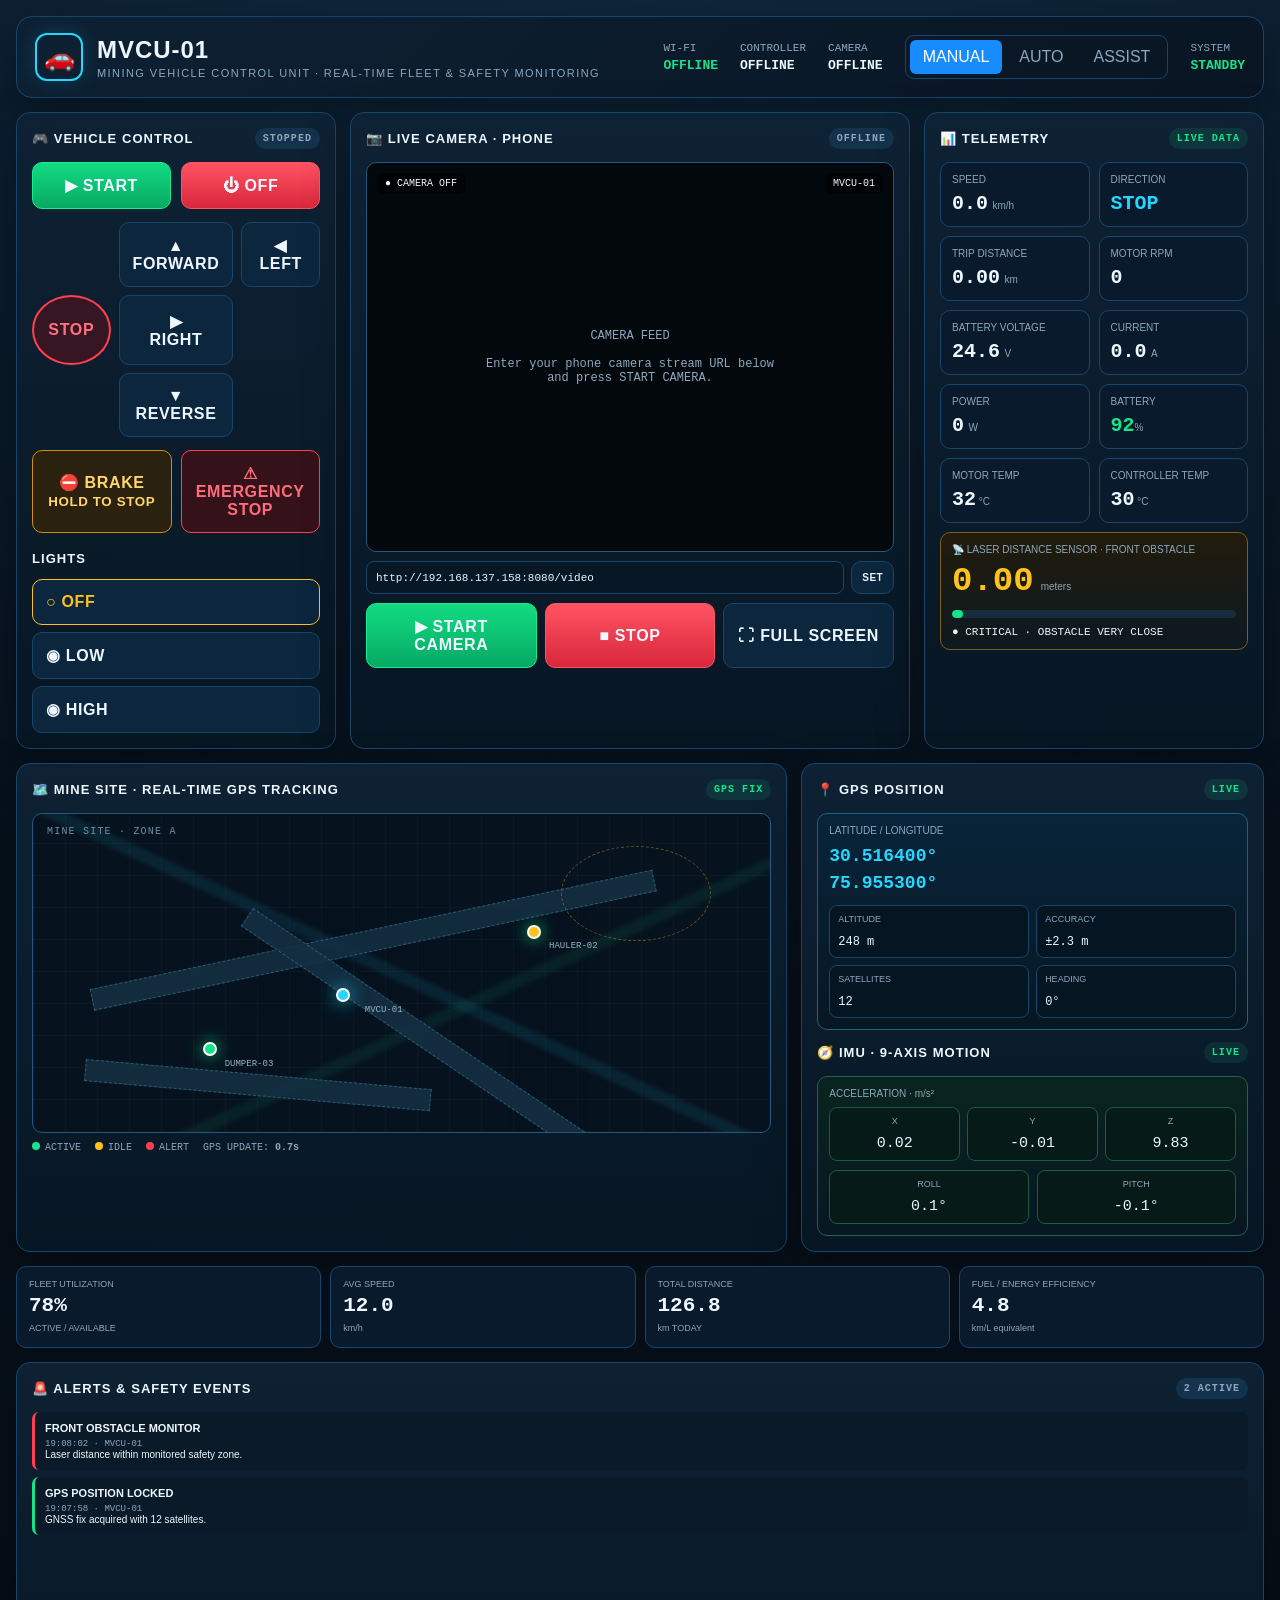
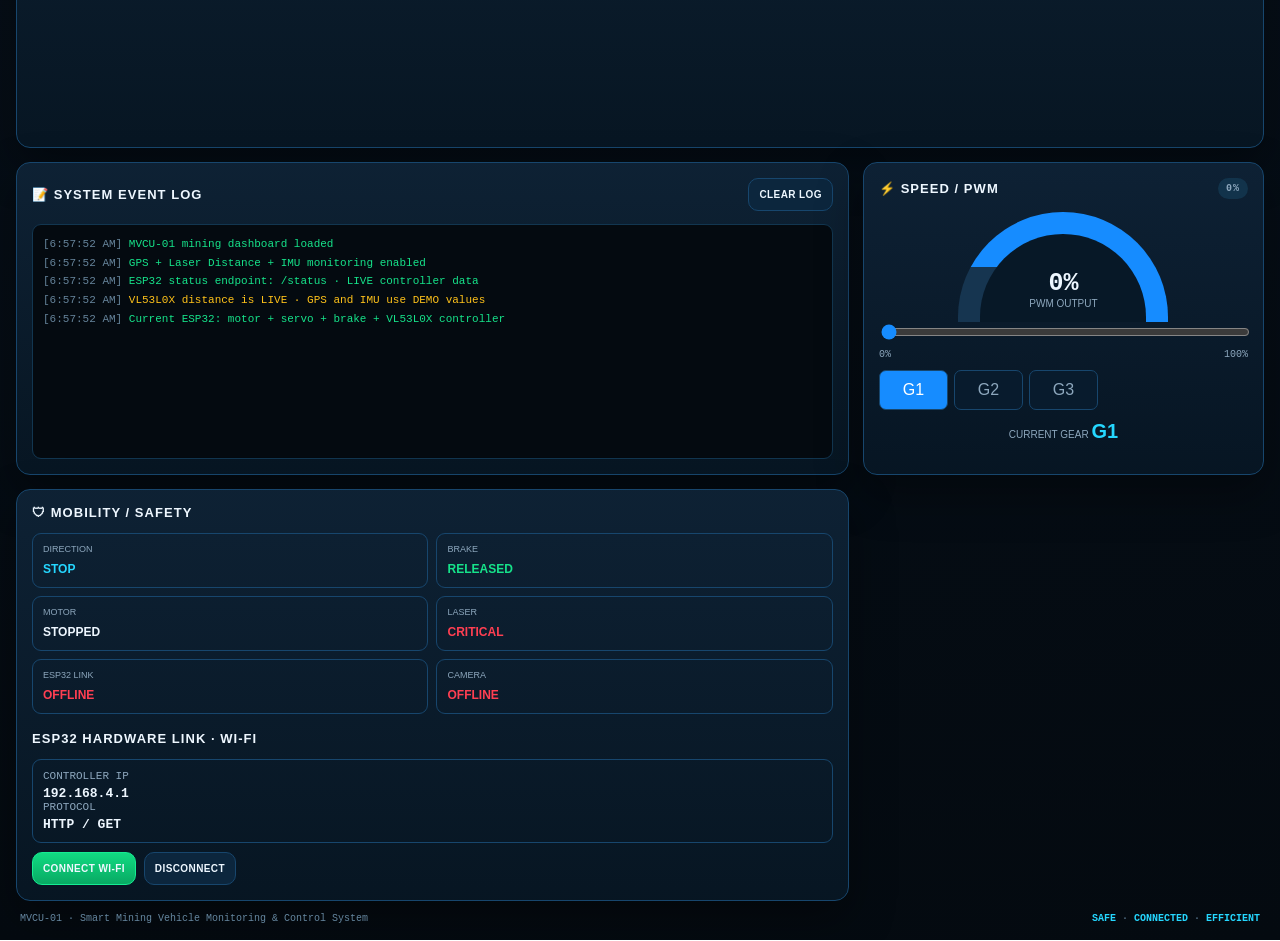
==== commit ea48e7c9: "Fix HTML encoding issues in index.html" ====
--- a/MVCU-01/frontend/index.html
+++ b/MVCU-01/frontend/index.html
@@ -157,7 +157,7 @@
     <div class="gaugeBox"><div class="gauge"><div class="gaugeText"><span id="gaugeValue">0%</span><small>PWM OUTPUT</small></div></div></div>
     <input class="slider" id="pwmSlider" type="range" min="0" max="100" value="0">
     <div style="display:flex;justify-content:space-between;color:var(--muted);font:10px var(--mono);margin-top:5px"><span>0%</span><span>100%</span></div>
-   <div class="gear"><button data-gear="1">G1</button><button data-gear="2">G2</button><button data-gear="3">G3</button></div>
+    <div class="gear"><button data-gear="1">G1</button><button data-gear="2">G2</button><button data-gear="3">G3</button></div>
     <div style="text-align:center;margin-top:10px;color:var(--muted);font-size:10px">CURRENT GEAR <strong id="currentGear" class="cyan" style="font-size:20px">G1</strong></div>
   </div>
 
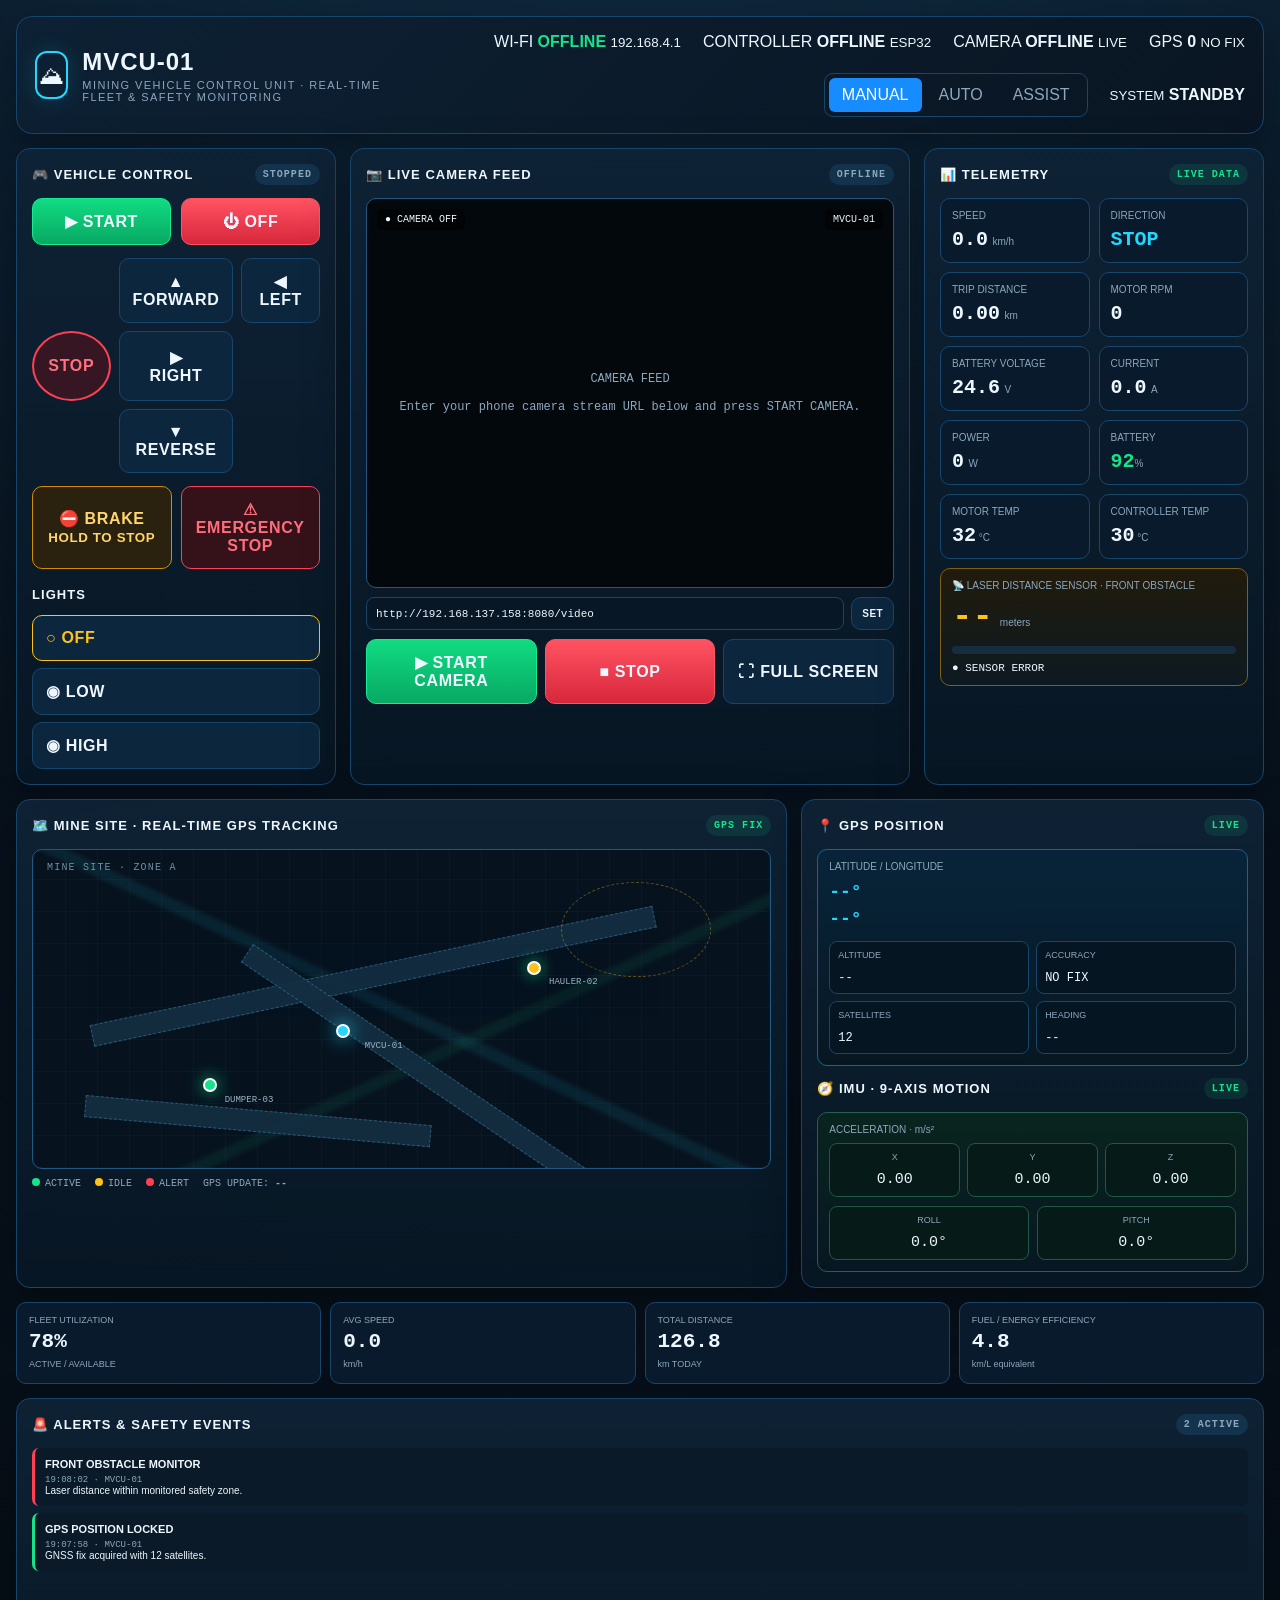
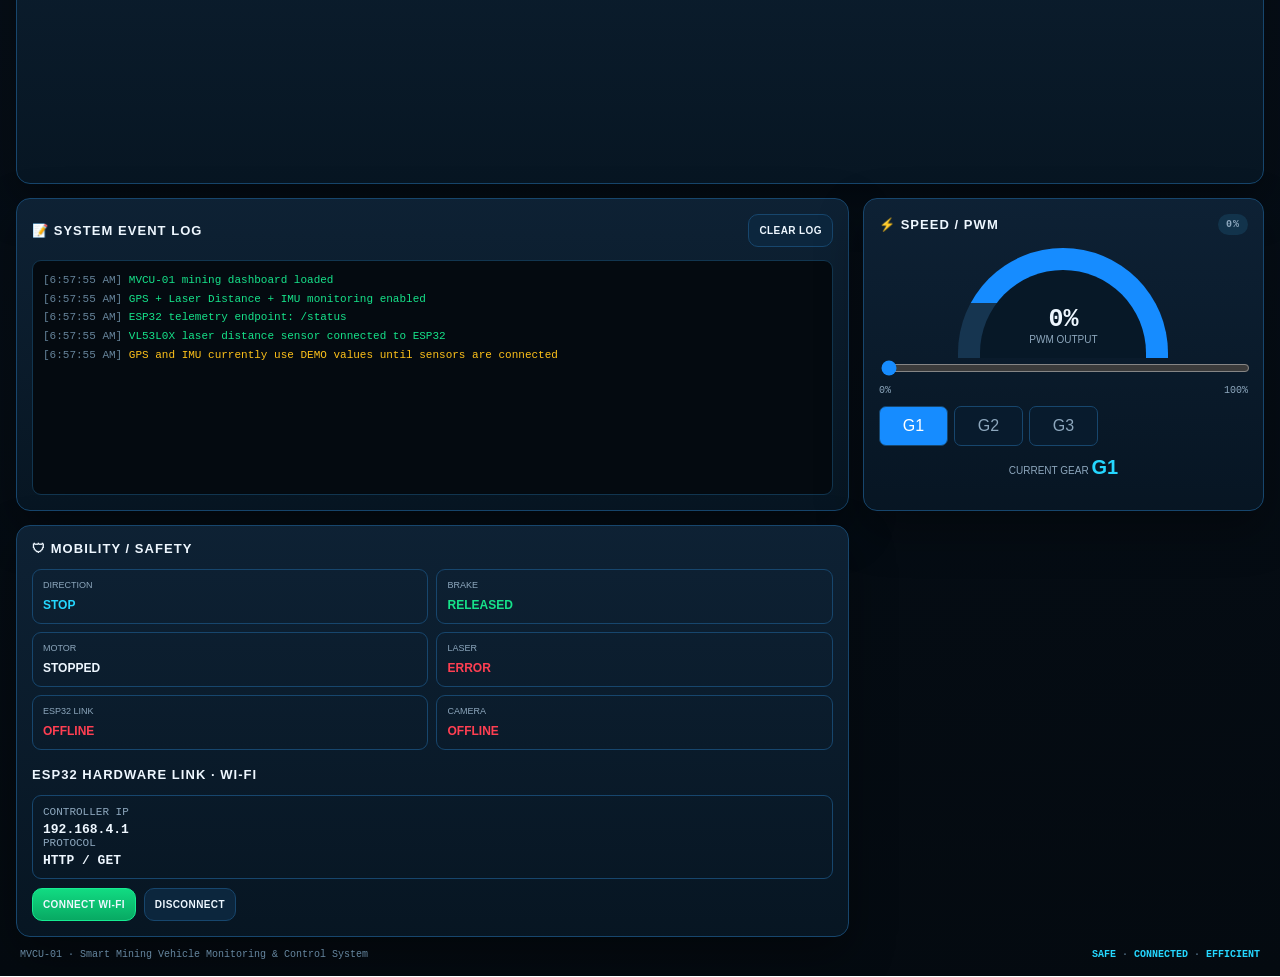
==== commit 960b378e: "Update print statement from 'Hello' to 'Goodbye'" ====
--- a/MVCU-01/frontend/index.html
+++ b/MVCU-01/frontend/index.html
@@ -16,17 +16,54 @@
 <body>
 <div class="app">
 <header class="header">
-  <div class="brand"><div class="brandIcon">🚗</div><div><h1>MVCU-01</h1><div class="subtitle">MINING VEHICLE CONTROL UNIT · REAL-TIME FLEET & SAFETY MONITORING</div></div></div>
+  <div class="brand">
+    <div class="brandIcon">⛰</div>
+
+    <div>
+      <h1>MVCU-01</h1>
+      <div class="subtitle">
+        MINING VEHICLE CONTROL UNIT · REAL-TIME FLEET & SAFETY MONITORING
+      </div>
+    </div>
+  </div>
+
   <div class="headerStats">
-    <div class="stat">WI-FI<b id="wifiStatus" class="online">OFFLINE</b></div>
-    <div class="stat">CONTROLLER<b id="controllerStatus">OFFLINE</b></div>
-    <div class="stat">CAMERA<b id="cameraStatus">OFFLINE</b></div>
+
+    <div class="statBlock">
+      <span>WI-FI</span>
+      <b id="wifiStatus" class="online">OFFLINE</b>
+      <small>192.168.4.1</small>
+    </div>
+
+    <div class="statBlock">
+      <span>CONTROLLER</span>
+      <b id="controllerStatus">OFFLINE</b>
+      <small>ESP32</small>
+    </div>
+
+    <div class="statBlock">
+      <span>CAMERA</span>
+      <b id="cameraStatus">OFFLINE</b>
+      <small>LIVE</small>
+    </div>
+
+    <div class="statBlock">
+      <span>GPS</span>
+      <b id="gpsSats">-- SAT</b>
+      <small id="gpsBadge">NO FIX</small>
+    </div>
+
     <div class="mode" id="driveMode">
-  <button class="active" data-mode="MANUAL">MANUAL</button>
-  <button data-mode="AUTO">AUTO</button>
-  <button data-mode="ASSIST">ASSIST</button>
-</div>
-    <div class="stat">SYSTEM<b id="systemStatus" class="online">STANDBY</b></div>
+      <button class="active" data-mode="MANUAL">MANUAL</button>
+      <button data-mode="AUTO">AUTO</button>
+      <button data-mode="ASSIST">ASSIST</button>
+    </div>
+
+    <div class="clockBlock">
+      <small>SYSTEM</small>
+      <b id="systemStatus">STANDBY</b>
+    </div>
+
   </div>
 </header>
 
@@ -45,24 +82,53 @@
     <div class="panelTitle" style="margin-top:18px"><span>LIGHTS</span></div>
     <div class="headlights" id="headlights"><button class="btn active" data-head="off">○ OFF</button><button class="btn" data-head="low">◉ LOW</button><button class="btn" data-head="high">◉ HIGH</button></div>
   </section>
-
-  <section class="panel camera">
-    <div class="panelTitle"><span>📷 LIVE CAMERA · PHONE</span><span class="badge" id="cameraBadge">OFFLINE</span></div>
-    <div class="cameraFrame" id="cameraFrame">
-      <img id="cameraStream" alt="Phone camera live stream">
-      <div class="placeholder" id="cameraPlaceholder">CAMERA FEED<br><br>Enter your phone camera stream URL below<br>and press START CAMERA.</div>
-      <div class="cameraOverlay"><span class="rec" id="cameraRec">● CAMERA OFF</span><span class="rec">MVCU-01</span></div>
-    </div>
-    <div class="cameraInput">
-  <input
-    id="cameraUrl"
-    value="http://192.168.137.158:8080/video"
-    placeholder="http://PHONE-IP:PORT/video"
-  >
-  <button class="btn small" id="btnSetCamera">SET</button>
-</div>
-    <div class="cameraControls"><button class="btn start" id="btnCameraStart">▶ START CAMERA</button><button class="btn off" id="btnCameraStop">■ STOP</button><button class="btn" id="btnFullscreen">⛶ FULL SCREEN</button></div>
-  </section>
+<section class="panel camera">
+  <div class="panelTitle">
+    <span>📷 LIVE CAMERA FEED</span>
+    <span class="badge" id="cameraBadge">OFFLINE</span>
+  </div>
+
+  <div class="cameraFrame" id="cameraFrame">
+
+    <img id="cameraStream" alt="Phone camera live stream">
+
+    <div class="placeholder" id="cameraPlaceholder">
+      CAMERA FEED<br><br>
+      Enter your phone camera stream URL below
+      and press START CAMERA.
+    </div>
+
+    <div class="cameraOverlay">
+      <span class="rec" id="cameraRec">● CAMERA OFF</span>
+      <span class="rec">MVCU-01</span>
+    </div>
+
+  </div>
+
+  <div class="cameraInput">
+    <input
+      id="cameraUrl"
+      value="http://192.168.137.158:8080/video"
+      placeholder="http://PHONE-IP:PORT/video"
+    >
+    <button class="btn small" id="btnSetCamera">SET</button>
+  </div>
+
+  <div class="cameraControls">
+    <button class="btn start" id="btnCameraStart">
+      ▶ START CAMERA
+    </button>
+
+    <button class="btn off" id="btnCameraStop">
+      ■ STOP
+    </button>
+
+    <button class="btn" id="btnFullscreen">
+      ⛶ FULL SCREEN
+    </button>
+  </div>
+</section>
+ 
 
   <section class="panel telemetryPanel">
     <div class="panelTitle"><span>📊 TELEMETRY</span><span class="badge online">LIVE DATA</span></div>
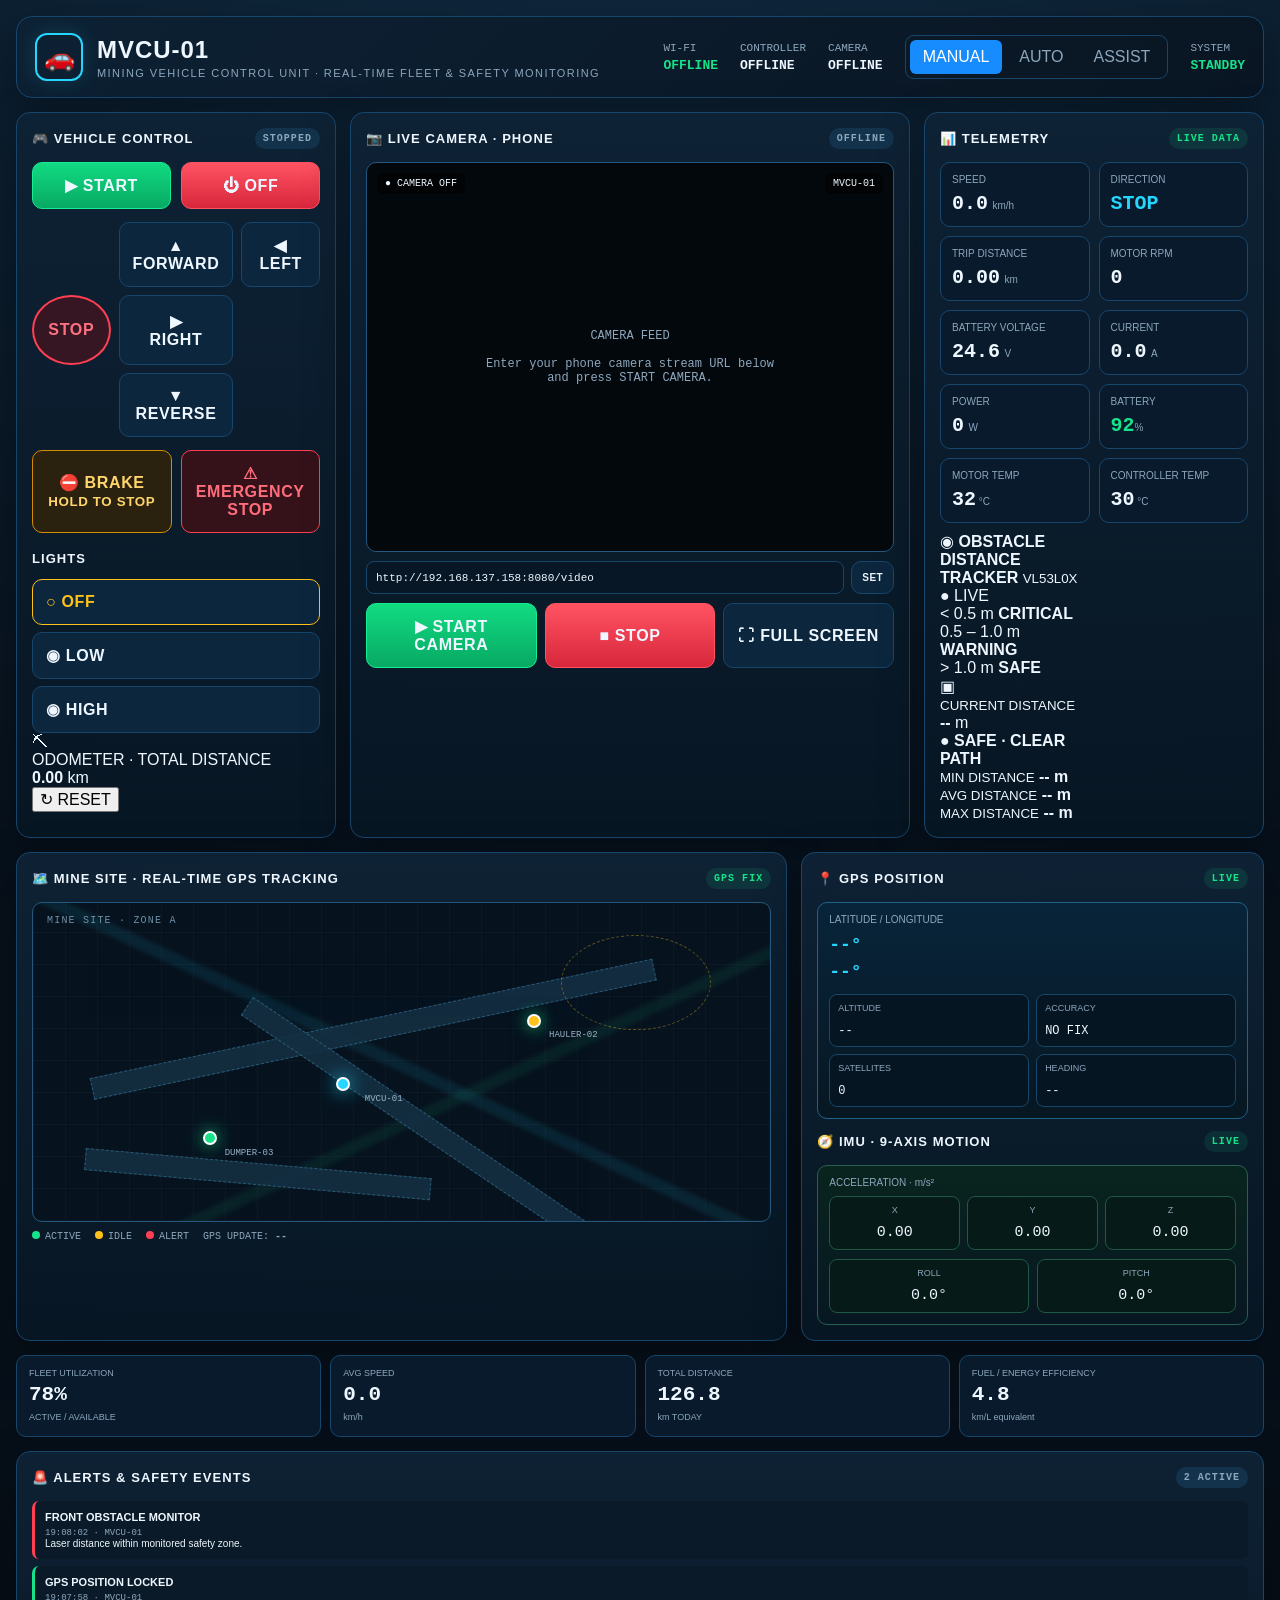
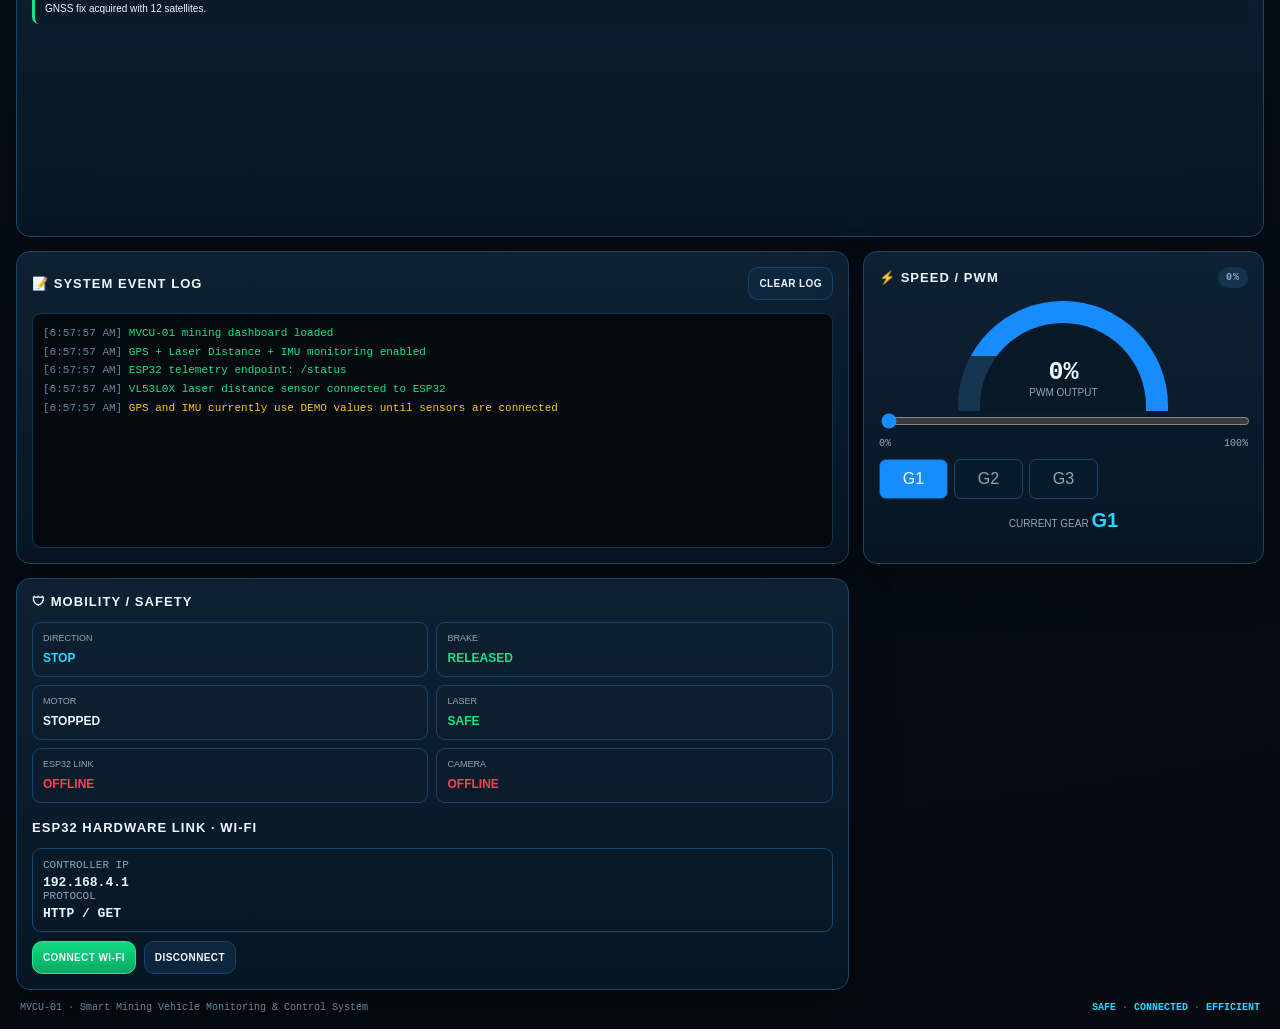
==== commit 04d84b1b: "Update print statement from 'Hello' to 'Goodbye'" ====
--- a/MVCU-01/frontend/index.html
+++ b/MVCU-01/frontend/index.html
@@ -16,54 +16,17 @@
 <body>
 <div class="app">
 <header class="header">
-  <div class="brand">
-    <div class="brandIcon">⛰</div>
-
-    <div>
-      <h1>MVCU-01</h1>
-      <div class="subtitle">
-        MINING VEHICLE CONTROL UNIT · REAL-TIME FLEET & SAFETY MONITORING
-      </div>
-    </div>
-  </div>
-
+  <div class="brand"><div class="brandIcon">🚗</div><div><h1>MVCU-01</h1><div class="subtitle">MINING VEHICLE CONTROL UNIT · REAL-TIME FLEET & SAFETY MONITORING</div></div></div>
   <div class="headerStats">
-
-    <div class="statBlock">
-      <span>WI-FI</span>
-      <b id="wifiStatus" class="online">OFFLINE</b>
-      <small>192.168.4.1</small>
-    </div>
-
-    <div class="statBlock">
-      <span>CONTROLLER</span>
-      <b id="controllerStatus">OFFLINE</b>
-      <small>ESP32</small>
-    </div>
-
-    <div class="statBlock">
-      <span>CAMERA</span>
-      <b id="cameraStatus">OFFLINE</b>
-      <small>LIVE</small>
-    </div>
-
-    <div class="statBlock">
-      <span>GPS</span>
-      <b id="gpsSats">-- SAT</b>
-      <small id="gpsBadge">NO FIX</small>
-    </div>
-
+    <div class="stat">WI-FI<b id="wifiStatus" class="online">OFFLINE</b></div>
+    <div class="stat">CONTROLLER<b id="controllerStatus">OFFLINE</b></div>
+    <div class="stat">CAMERA<b id="cameraStatus">OFFLINE</b></div>
     <div class="mode" id="driveMode">
-      <button class="active" data-mode="MANUAL">MANUAL</button>
-      <button data-mode="AUTO">AUTO</button>
-      <button data-mode="ASSIST">ASSIST</button>
-    </div>
-
-    <div class="clockBlock">
-      <small>SYSTEM</small>
-      <b id="systemStatus">STANDBY</b>
-    </div>
-
+  <button class="active" data-mode="MANUAL">MANUAL</button>
+  <button data-mode="AUTO">AUTO</button>
+  <button data-mode="ASSIST">ASSIST</button>
+</div>
+    <div class="stat">SYSTEM<b id="systemStatus" class="online">STANDBY</b></div>
   </div>
 </header>
 
@@ -81,54 +44,45 @@
     <div class="safetyRow"><button class="btn brake" id="btnBrake">⛔ BRAKE<br><small>HOLD TO STOP</small></button><button class="btn emergency" id="btnEmergency">⚠ EMERGENCY<br>STOP</button></div>
     <div class="panelTitle" style="margin-top:18px"><span>LIGHTS</span></div>
     <div class="headlights" id="headlights"><button class="btn active" data-head="off">○ OFF</button><button class="btn" data-head="low">◉ LOW</button><button class="btn" data-head="high">◉ HIGH</button></div>
+  <div class="odometerCard" id="odometerCard">
+
+  <div class="odoIcon">
+    ⛏
+  </div>
+
+  <div class="odoInfo">
+    <label>ODOMETER · TOTAL DISTANCE</label>
+
+    <div>
+      <strong id="odometer">0.00</strong>
+      <span>km</span>
+    </div>
+  </div>
+
+  <button id="resetOdometer" class="odoReset">
+    ↻ RESET
+  </button>
+
+</div>
   </section>
-<section class="panel camera">
-  <div class="panelTitle">
-    <span>📷 LIVE CAMERA FEED</span>
-    <span class="badge" id="cameraBadge">OFFLINE</span>
-  </div>
-
-  <div class="cameraFrame" id="cameraFrame">
-
-    <img id="cameraStream" alt="Phone camera live stream">
-
-    <div class="placeholder" id="cameraPlaceholder">
-      CAMERA FEED<br><br>
-      Enter your phone camera stream URL below
-      and press START CAMERA.
-    </div>
-
-    <div class="cameraOverlay">
-      <span class="rec" id="cameraRec">● CAMERA OFF</span>
-      <span class="rec">MVCU-01</span>
-    </div>
-
-  </div>
-
-  <div class="cameraInput">
-    <input
-      id="cameraUrl"
-      value="http://192.168.137.158:8080/video"
-      placeholder="http://PHONE-IP:PORT/video"
-    >
-    <button class="btn small" id="btnSetCamera">SET</button>
-  </div>
-
-  <div class="cameraControls">
-    <button class="btn start" id="btnCameraStart">
-      ▶ START CAMERA
-    </button>
-
-    <button class="btn off" id="btnCameraStop">
-      ■ STOP
-    </button>
-
-    <button class="btn" id="btnFullscreen">
-      ⛶ FULL SCREEN
-    </button>
-  </div>
-</section>
- 
+
+  <section class="panel camera">
+    <div class="panelTitle"><span>📷 LIVE CAMERA · PHONE</span><span class="badge" id="cameraBadge">OFFLINE</span></div>
+    <div class="cameraFrame" id="cameraFrame">
+      <img id="cameraStream" alt="Phone camera live stream">
+      <div class="placeholder" id="cameraPlaceholder">CAMERA FEED<br><br>Enter your phone camera stream URL below<br>and press START CAMERA.</div>
+      <div class="cameraOverlay"><span class="rec" id="cameraRec">● CAMERA OFF</span><span class="rec">MVCU-01</span></div>
+    </div>
+    <div class="cameraInput">
+  <input
+    id="cameraUrl"
+    value="http://192.168.137.158:8080/video"
+    placeholder="http://PHONE-IP:PORT/video"
+  >
+  <button class="btn small" id="btnSetCamera">SET</button>
+</div>
+    <div class="cameraControls"><button class="btn start" id="btnCameraStart">▶ START CAMERA</button><button class="btn off" id="btnCameraStop">■ STOP</button><button class="btn" id="btnFullscreen">⛶ FULL SCREEN</button></div>
+  </section>
 
   <section class="panel telemetryPanel">
     <div class="panelTitle"><span>📊 TELEMETRY</span><span class="badge online">LIVE DATA</span></div>
@@ -143,7 +97,87 @@
       <div class="metric"><label>BATTERY</label><strong id="battery" class="green">92</strong><small>%</small></div>
       <div class="metric"><label>MOTOR TEMP</label><strong id="motorTemp">32</strong><small> °C</small></div>
       <div class="metric"><label>CONTROLLER TEMP</label><strong id="controllerTemp">30</strong><small> °C</small></div>
-      <div class="metric laser"><label>📡 LASER DISTANCE SENSOR · FRONT OBSTACLE</label><div class="laserValue"><strong id="laserDistance">2.36</strong><small>meters</small></div><div class="bar"><i id="laserBar"></i></div><div class="safeStatus" id="laserStatus">● SAFE · CLEAR PATH</div></div>
+     <div class="distanceTracker">
+
+  <div class="trackerHeader">
+    <div>
+      <span class="trackerIcon">◉</span>
+      <strong>OBSTACLE DISTANCE TRACKER</strong>
+      <small>VL53L0X</small>
+    </div>
+
+    <span class="trackerLive">● LIVE</span>
+  </div>
+
+  <div class="distanceBody">
+
+    <div class="distanceScale">
+
+      <div class="distanceLine critical">
+        <i></i>
+        <span>&lt; 0.5 m</span>
+        <b>CRITICAL</b>
+      </div>
+
+      <div class="distanceLine warning">
+        <i></i>
+        <span>0.5 – 1.0 m</span>
+        <b>WARNING</b>
+      </div>
+
+      <div class="distanceLine safe">
+        <i></i>
+        <span>&gt; 1.0 m</span>
+        <b>SAFE</b>
+      </div>
+
+    </div>
+
+    <div class="distanceVisual">
+
+      <div class="distanceRadar">
+        <div class="radarArc arc1"></div>
+        <div class="radarArc arc2"></div>
+        <div class="radarArc arc3"></div>
+        <div class="radarVehicle">▣</div>
+      </div>
+
+      <div class="distanceReadout">
+        <small>CURRENT DISTANCE</small>
+
+        <div>
+          <strong id="laserDistance">--</strong>
+          <span>m</span>
+        </div>
+
+        <b id="laserStatus" class="distanceState safeState">
+          ● SAFE · CLEAR PATH
+        </b>
+      </div>
+
+    </div>
+
+  </div>
+
+  <div class="distanceStats">
+    <div>
+      <small>MIN DISTANCE</small>
+      <b id="laserMin">-- m</b>
+    </div>
+
+    <div>
+      <small>AVG DISTANCE</small>
+      <b id="laserAvg">-- m</b>
+    </div>
+
+    <div>
+      <small>MAX DISTANCE</small>
+      <b id="laserMax">-- m</b>
+    </div>
+
+  </div>
+
+</div>
     </div>
   </section>
 </main>
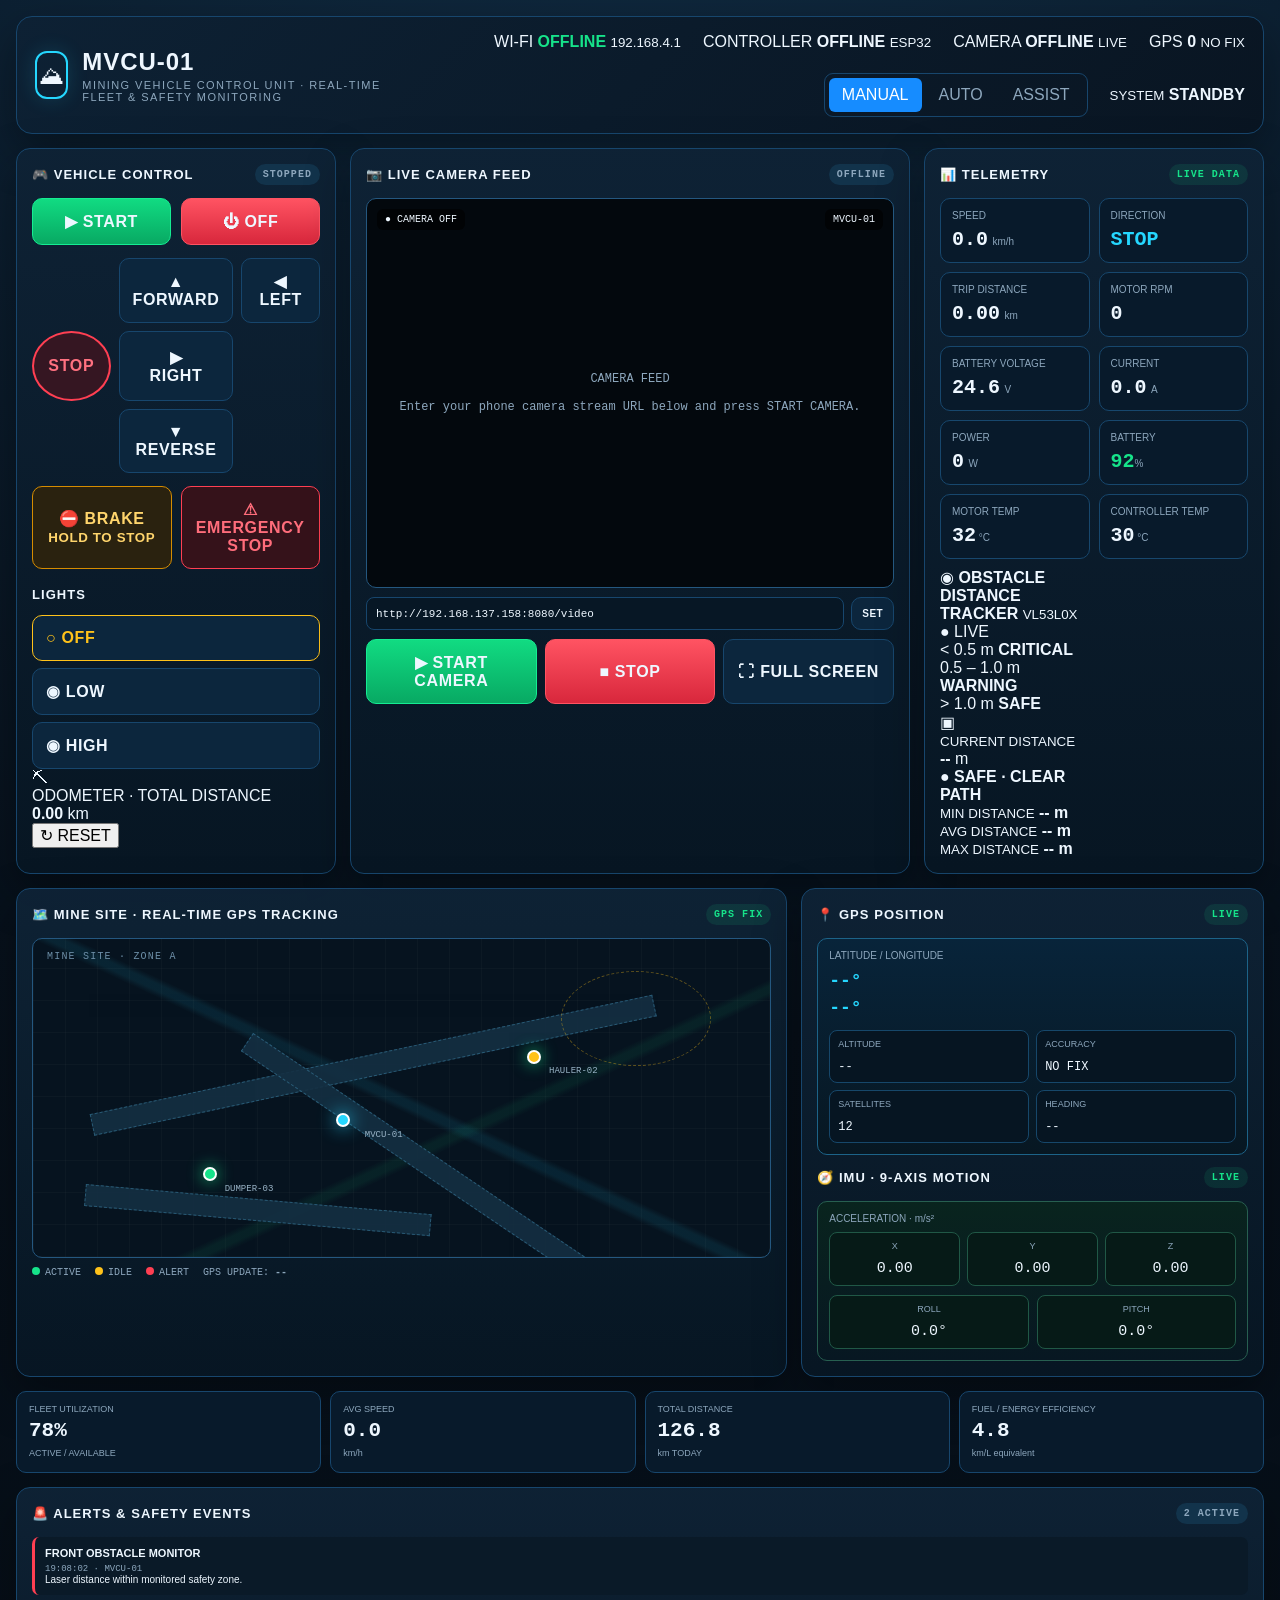
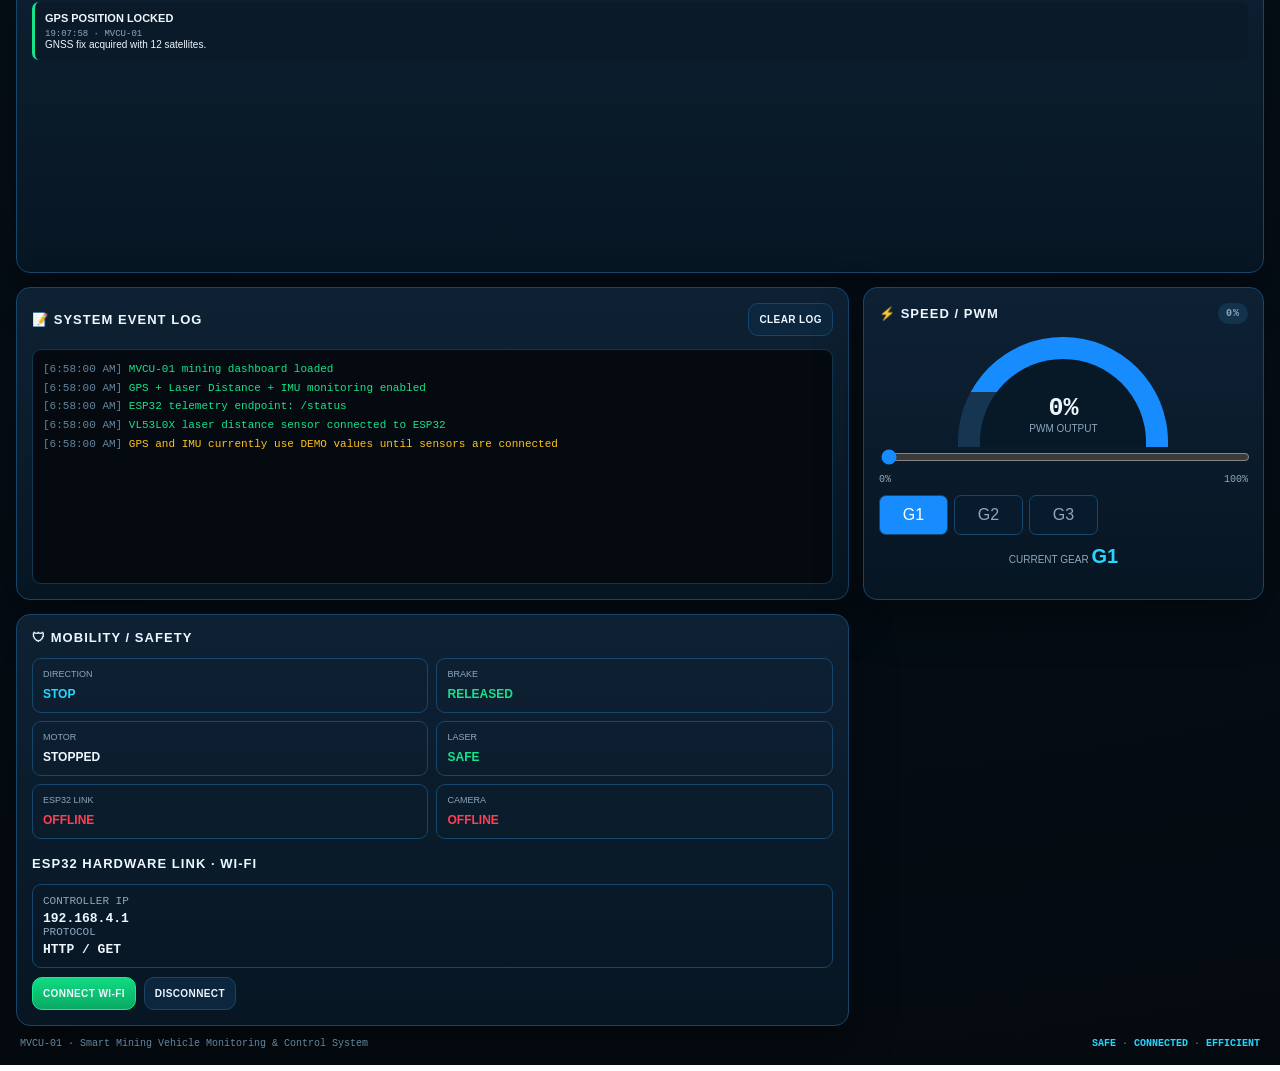
==== commit 25a1e066: "Merge pull request #23 from MdAnasAnsari/patch-35 Update print statement from 'Hello' to 'Goodbye'" ====
--- a/MVCU-01/frontend/index.html
+++ b/MVCU-01/frontend/index.html
@@ -16,17 +16,54 @@
 <body>
 <div class="app">
 <header class="header">
-  <div class="brand"><div class="brandIcon">🚗</div><div><h1>MVCU-01</h1><div class="subtitle">MINING VEHICLE CONTROL UNIT · REAL-TIME FLEET & SAFETY MONITORING</div></div></div>
+  <div class="brand">
+    <div class="brandIcon">⛰</div>
+
+    <div>
+      <h1>MVCU-01</h1>
+      <div class="subtitle">
+        MINING VEHICLE CONTROL UNIT · REAL-TIME FLEET & SAFETY MONITORING
+      </div>
+    </div>
+  </div>
+
   <div class="headerStats">
-    <div class="stat">WI-FI<b id="wifiStatus" class="online">OFFLINE</b></div>
-    <div class="stat">CONTROLLER<b id="controllerStatus">OFFLINE</b></div>
-    <div class="stat">CAMERA<b id="cameraStatus">OFFLINE</b></div>
+
+    <div class="statBlock">
+      <span>WI-FI</span>
+      <b id="wifiStatus" class="online">OFFLINE</b>
+      <small>192.168.4.1</small>
+    </div>
+
+    <div class="statBlock">
+      <span>CONTROLLER</span>
+      <b id="controllerStatus">OFFLINE</b>
+      <small>ESP32</small>
+    </div>
+
+    <div class="statBlock">
+      <span>CAMERA</span>
+      <b id="cameraStatus">OFFLINE</b>
+      <small>LIVE</small>
+    </div>
+
+    <div class="statBlock">
+      <span>GPS</span>
+      <b id="gpsSats">-- SAT</b>
+      <small id="gpsBadge">NO FIX</small>
+    </div>
+
     <div class="mode" id="driveMode">
-  <button class="active" data-mode="MANUAL">MANUAL</button>
-  <button data-mode="AUTO">AUTO</button>
-  <button data-mode="ASSIST">ASSIST</button>
-</div>
-    <div class="stat">SYSTEM<b id="systemStatus" class="online">STANDBY</b></div>
+      <button class="active" data-mode="MANUAL">MANUAL</button>
+      <button data-mode="AUTO">AUTO</button>
+      <button data-mode="ASSIST">ASSIST</button>
+    </div>
+
+    <div class="clockBlock">
+      <small>SYSTEM</small>
+      <b id="systemStatus">STANDBY</b>
+    </div>
+
   </div>
 </header>
 
@@ -65,24 +102,53 @@
 
 </div>
   </section>
-
-  <section class="panel camera">
-    <div class="panelTitle"><span>📷 LIVE CAMERA · PHONE</span><span class="badge" id="cameraBadge">OFFLINE</span></div>
-    <div class="cameraFrame" id="cameraFrame">
-      <img id="cameraStream" alt="Phone camera live stream">
-      <div class="placeholder" id="cameraPlaceholder">CAMERA FEED<br><br>Enter your phone camera stream URL below<br>and press START CAMERA.</div>
-      <div class="cameraOverlay"><span class="rec" id="cameraRec">● CAMERA OFF</span><span class="rec">MVCU-01</span></div>
-    </div>
-    <div class="cameraInput">
-  <input
-    id="cameraUrl"
-    value="http://192.168.137.158:8080/video"
-    placeholder="http://PHONE-IP:PORT/video"
-  >
-  <button class="btn small" id="btnSetCamera">SET</button>
-</div>
-    <div class="cameraControls"><button class="btn start" id="btnCameraStart">▶ START CAMERA</button><button class="btn off" id="btnCameraStop">■ STOP</button><button class="btn" id="btnFullscreen">⛶ FULL SCREEN</button></div>
-  </section>
+<section class="panel camera">
+  <div class="panelTitle">
+    <span>📷 LIVE CAMERA FEED</span>
+    <span class="badge" id="cameraBadge">OFFLINE</span>
+  </div>
+
+  <div class="cameraFrame" id="cameraFrame">
+
+    <img id="cameraStream" alt="Phone camera live stream">
+
+    <div class="placeholder" id="cameraPlaceholder">
+      CAMERA FEED<br><br>
+      Enter your phone camera stream URL below
+      and press START CAMERA.
+    </div>
+
+    <div class="cameraOverlay">
+      <span class="rec" id="cameraRec">● CAMERA OFF</span>
+      <span class="rec">MVCU-01</span>
+    </div>
+
+  </div>
+
+  <div class="cameraInput">
+    <input
+      id="cameraUrl"
+      value="http://192.168.137.158:8080/video"
+      placeholder="http://PHONE-IP:PORT/video"
+    >
+    <button class="btn small" id="btnSetCamera">SET</button>
+  </div>
+
+  <div class="cameraControls">
+    <button class="btn start" id="btnCameraStart">
+      ▶ START CAMERA
+    </button>
+
+    <button class="btn off" id="btnCameraStop">
+      ■ STOP
+    </button>
+
+    <button class="btn" id="btnFullscreen">
+      ⛶ FULL SCREEN
+    </button>
+  </div>
+</section>
+ 
 
   <section class="panel telemetryPanel">
     <div class="panelTitle"><span>📊 TELEMETRY</span><span class="badge online">LIVE DATA</span></div>
